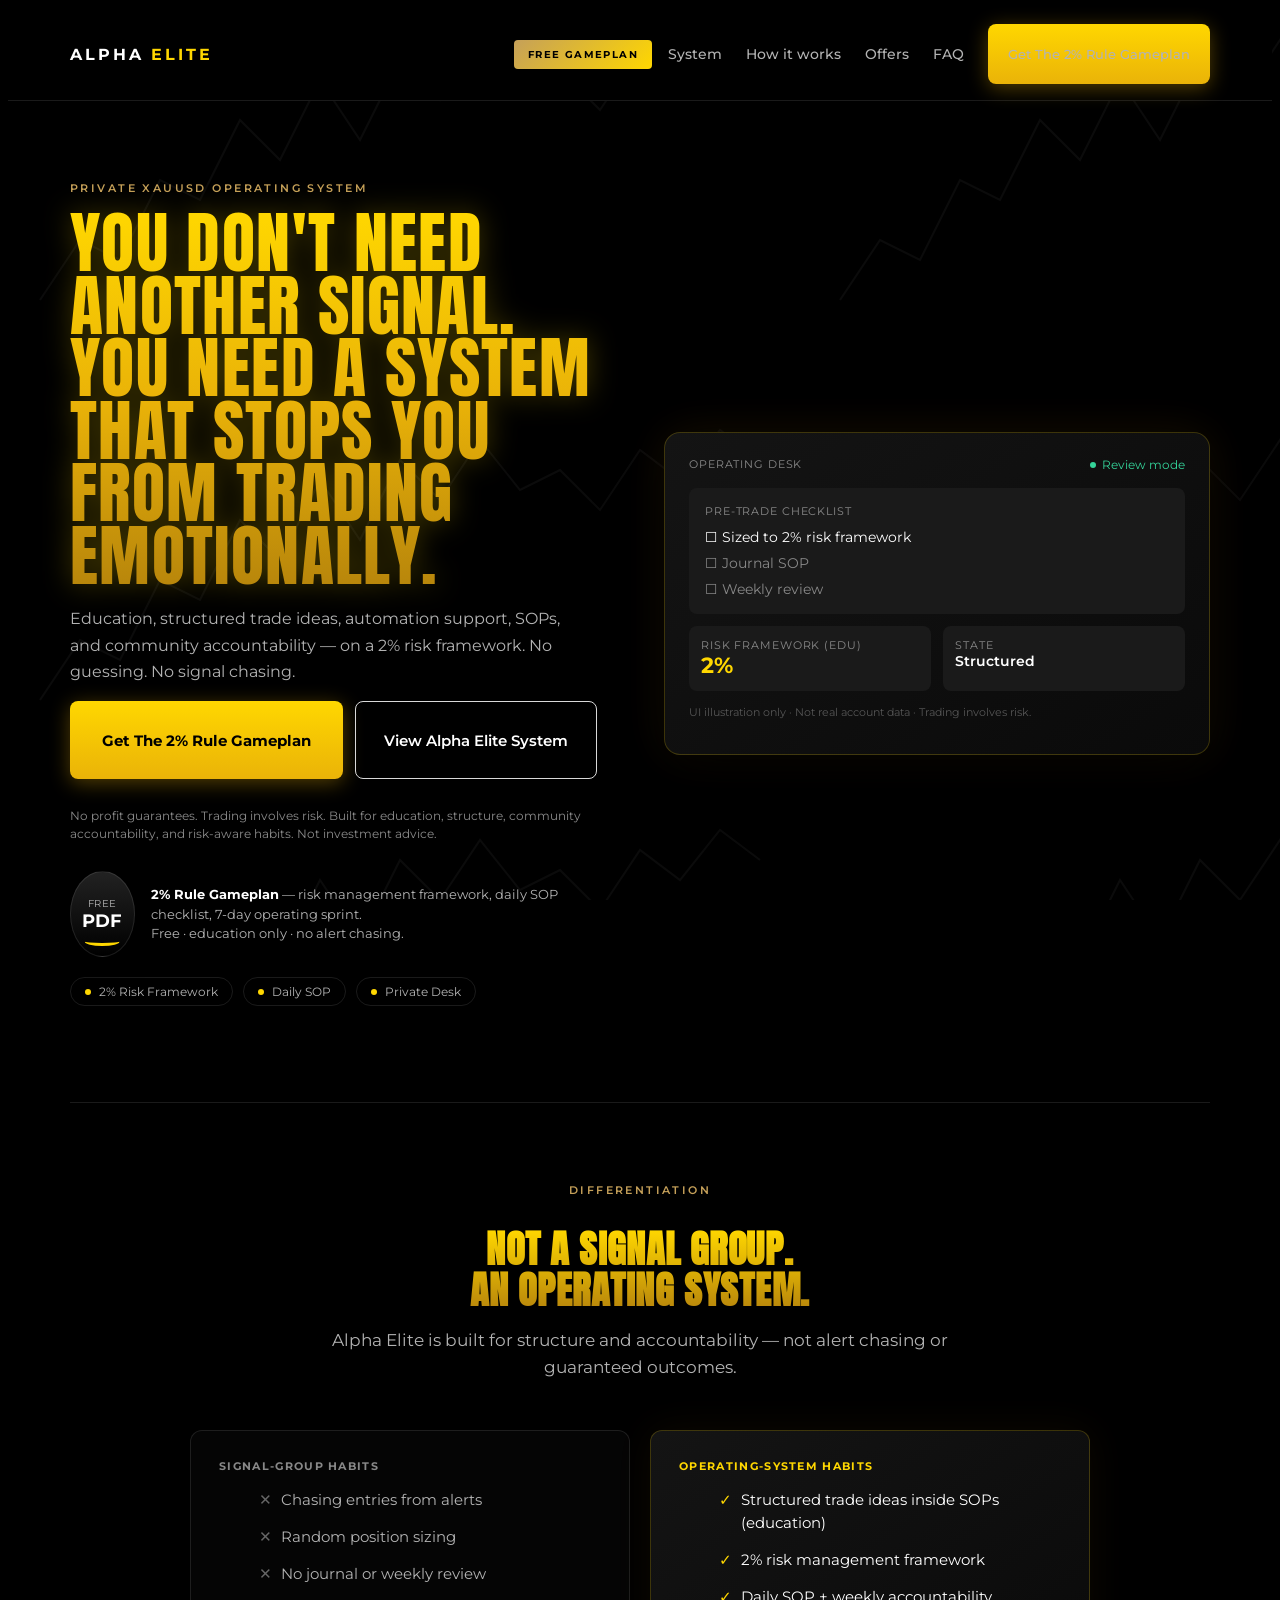
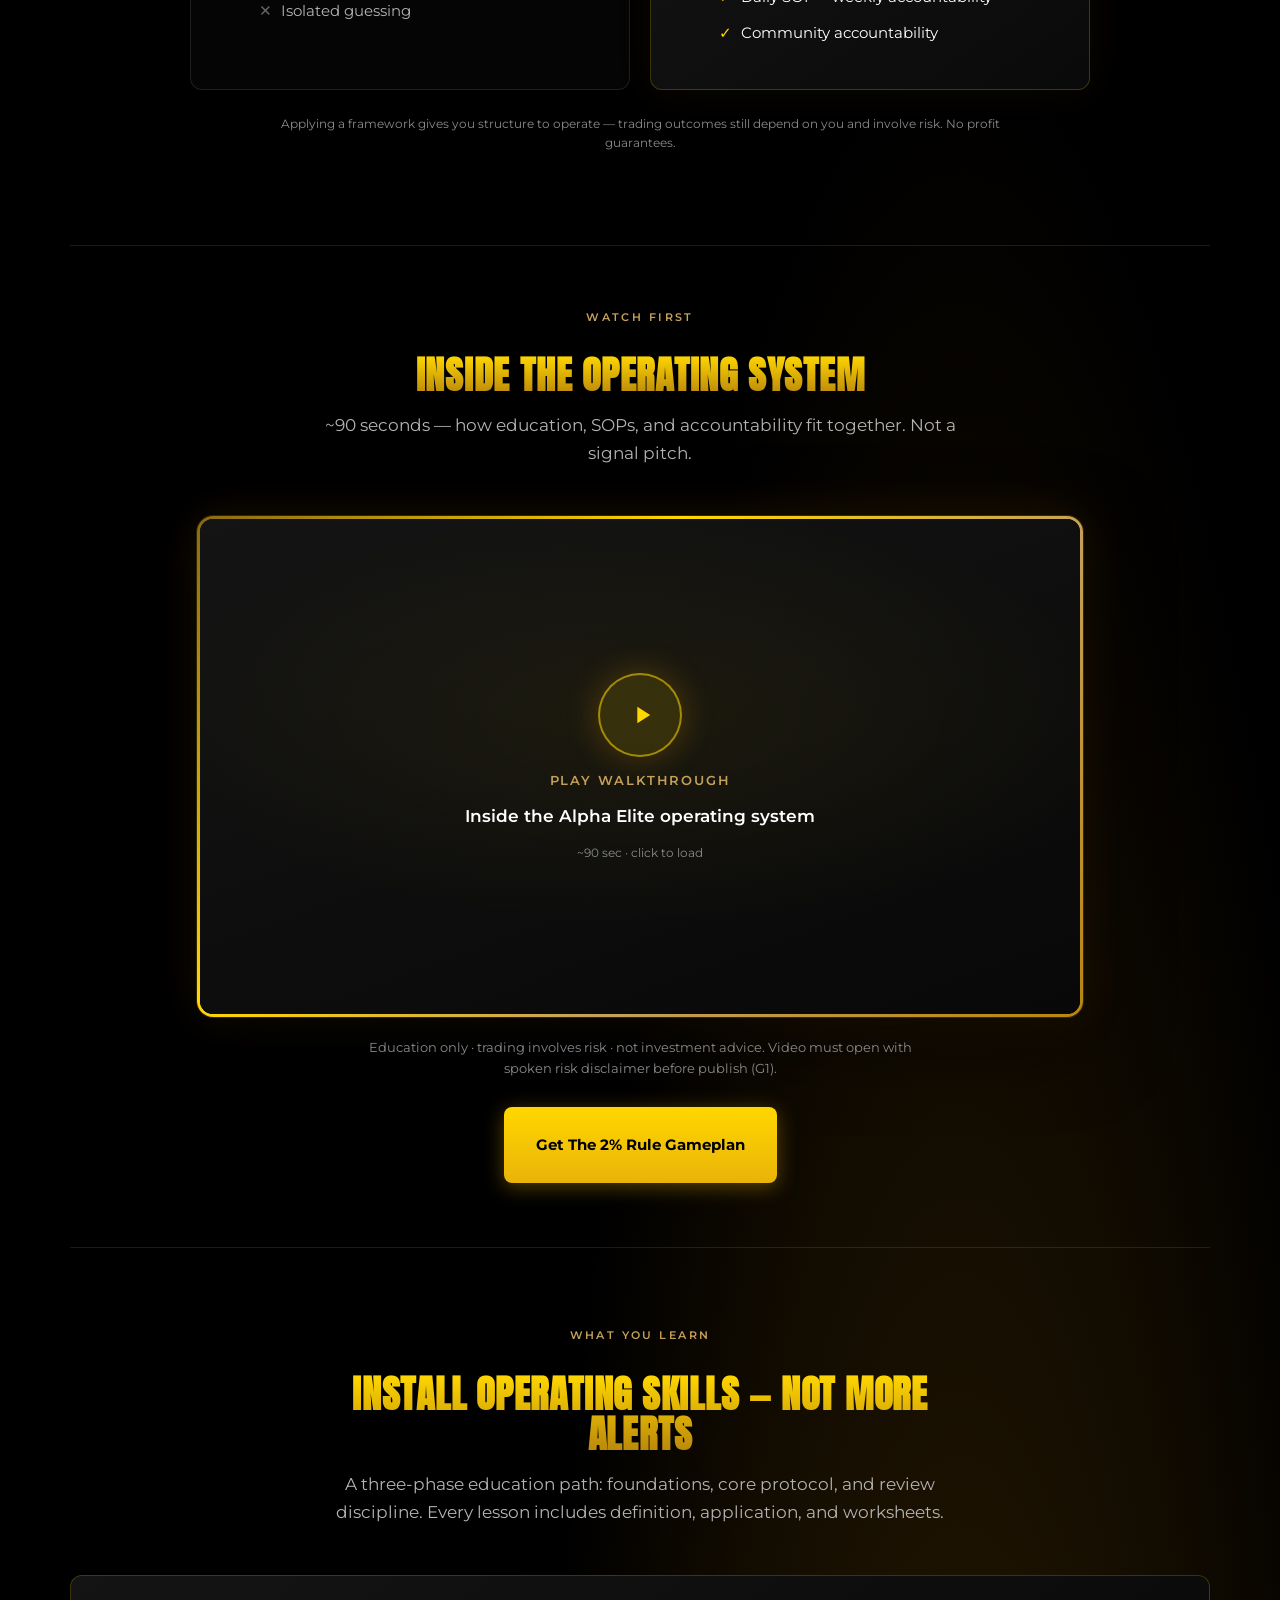
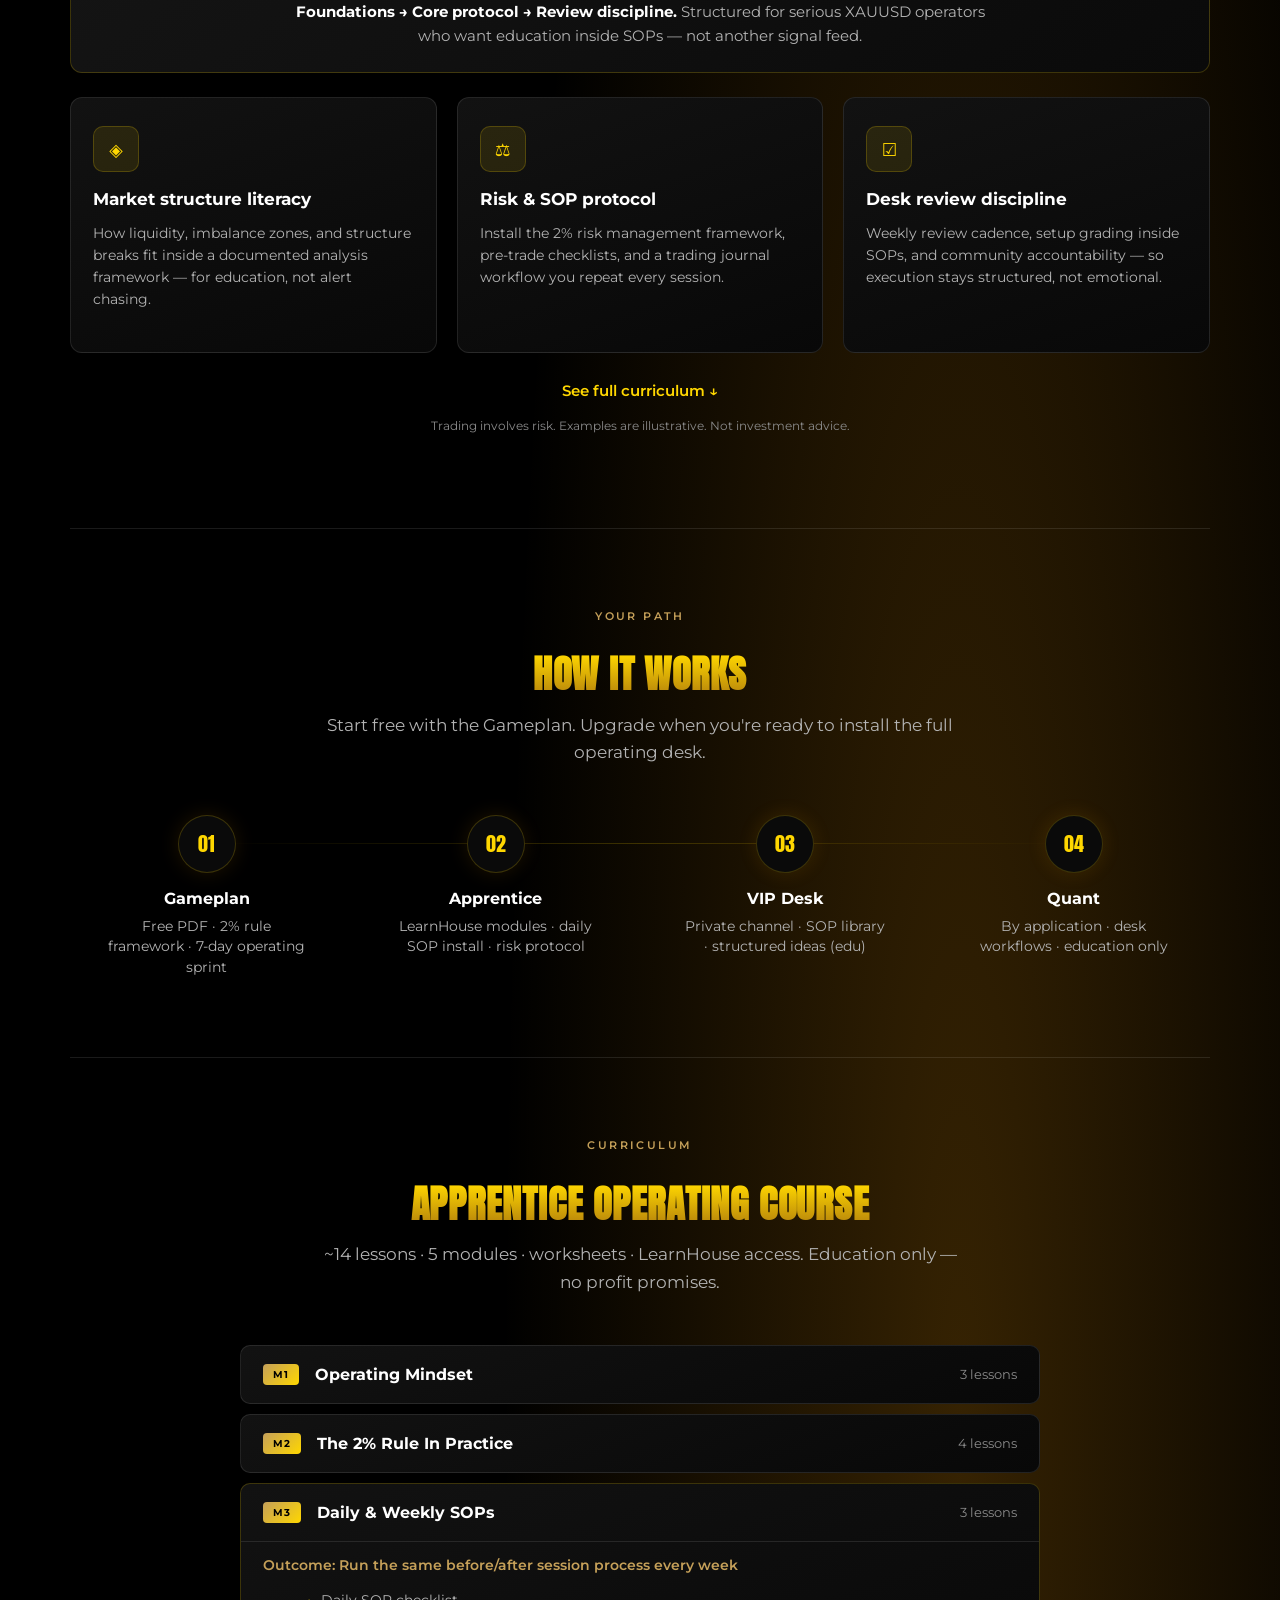
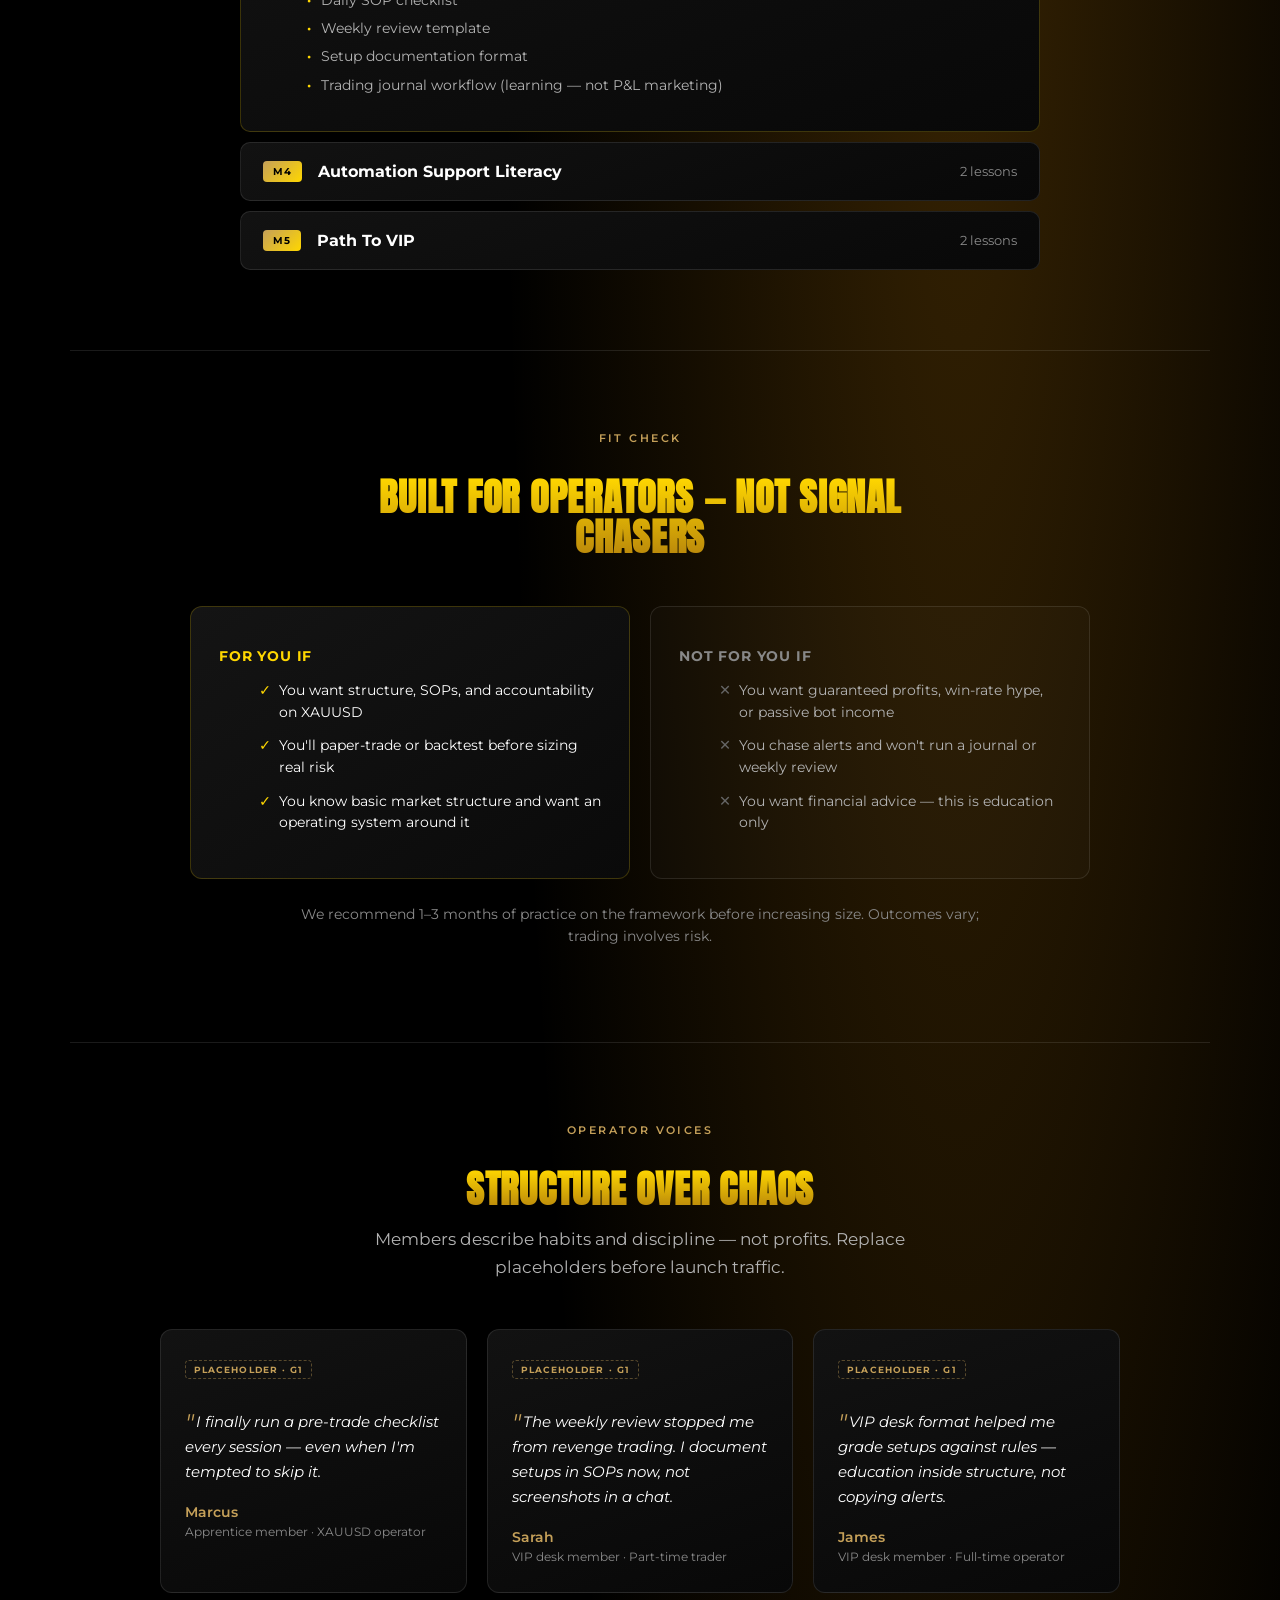
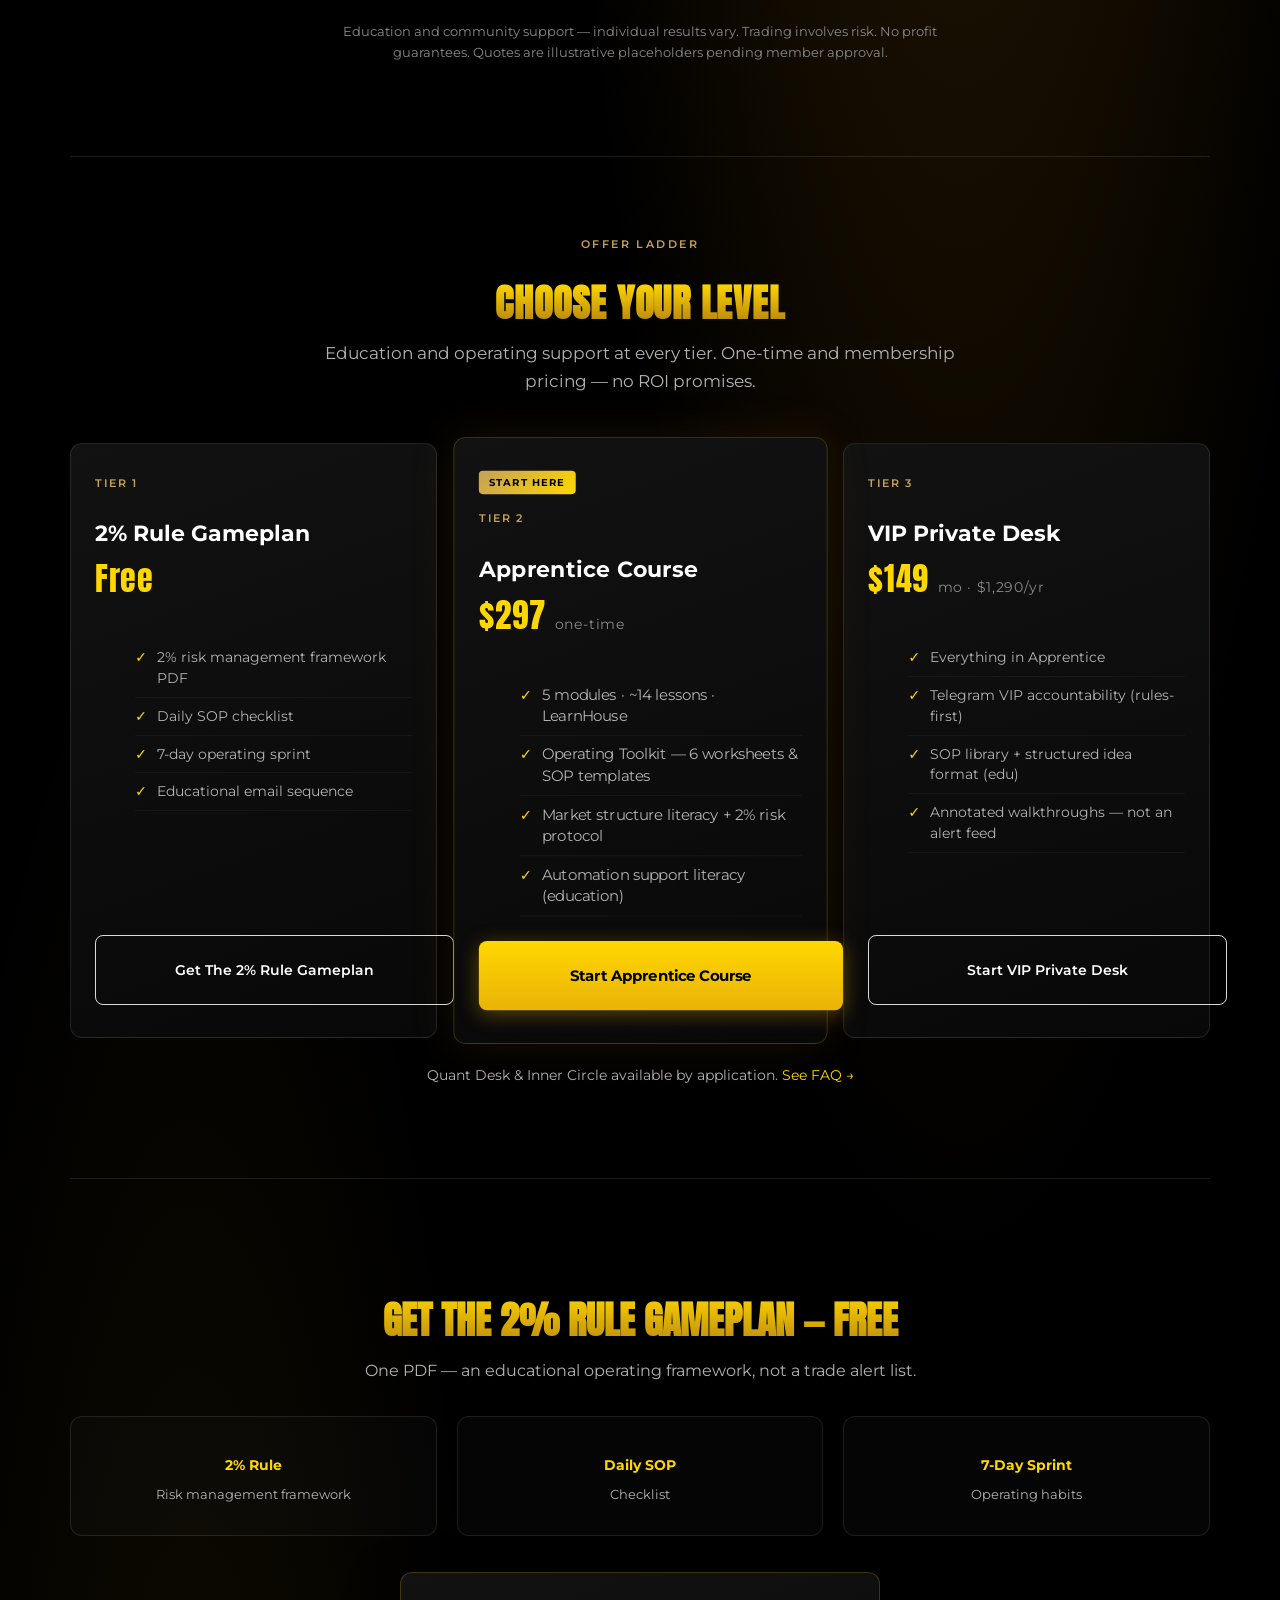
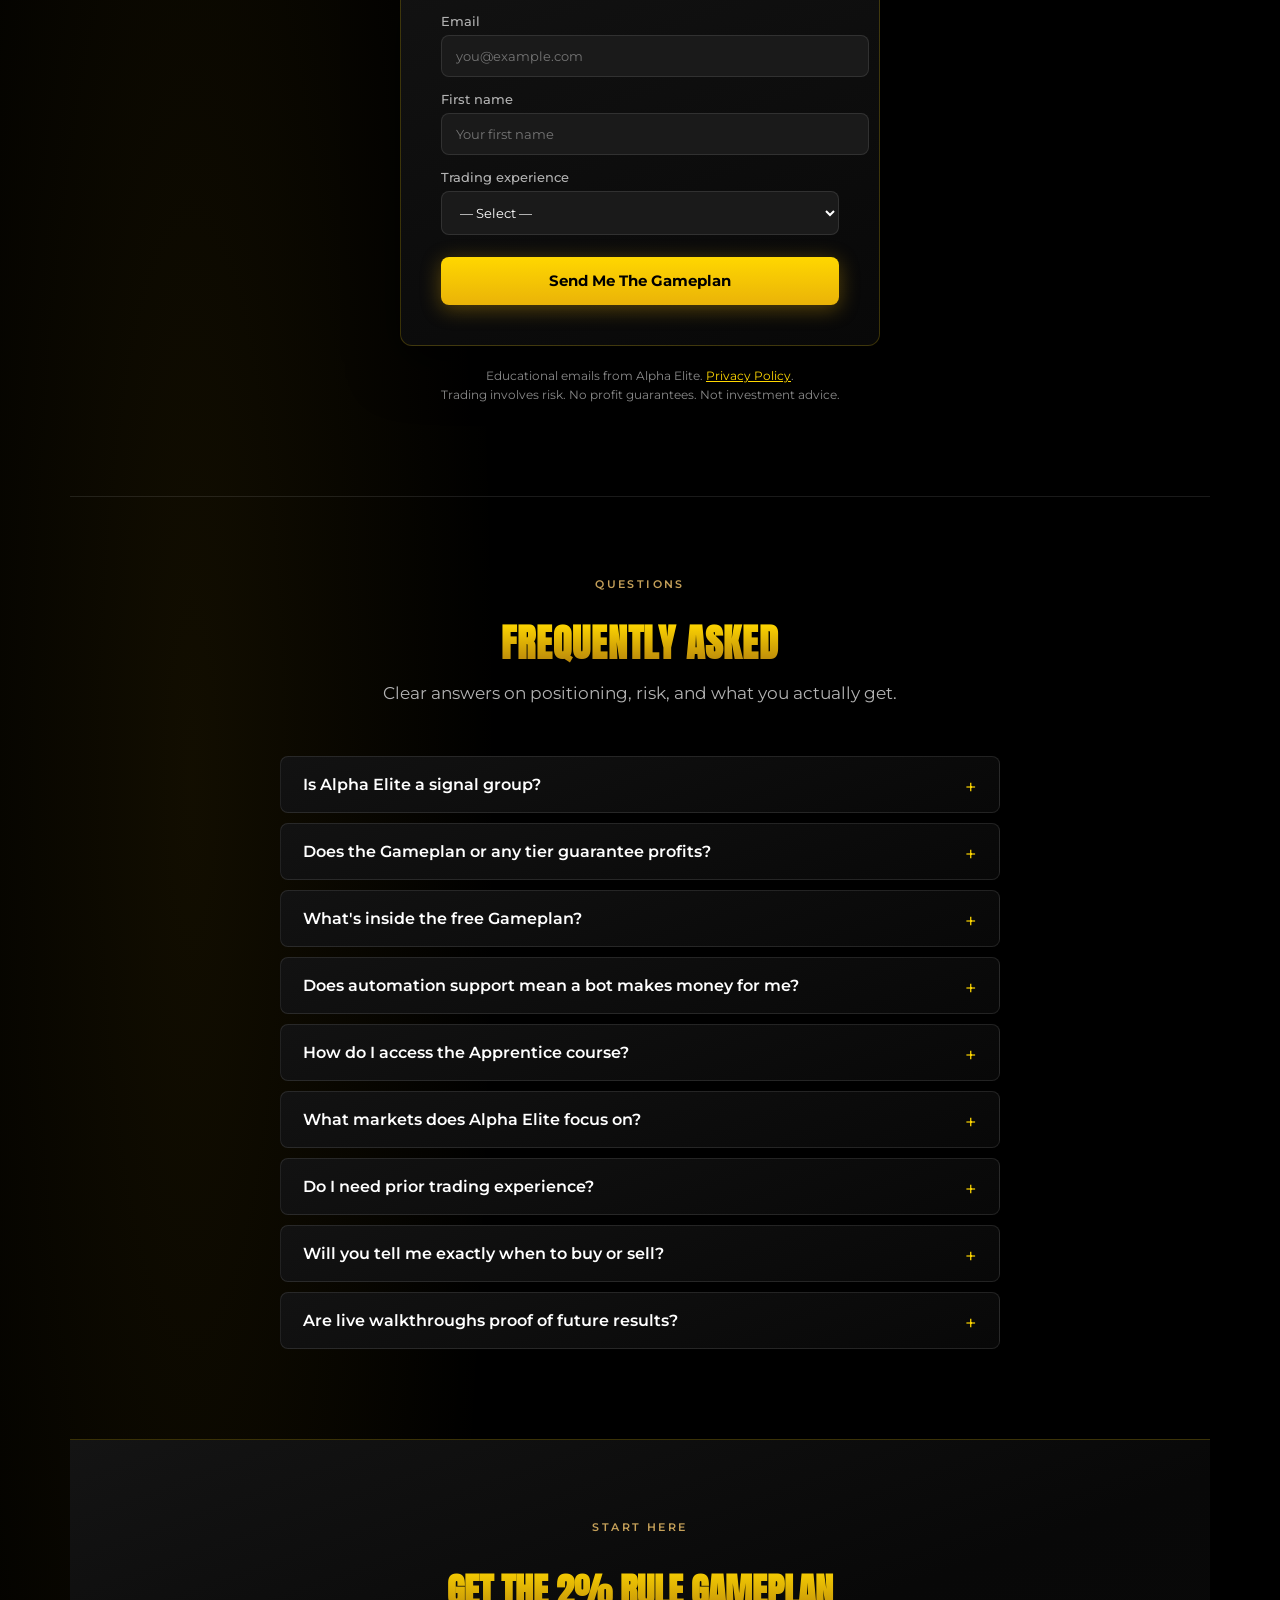
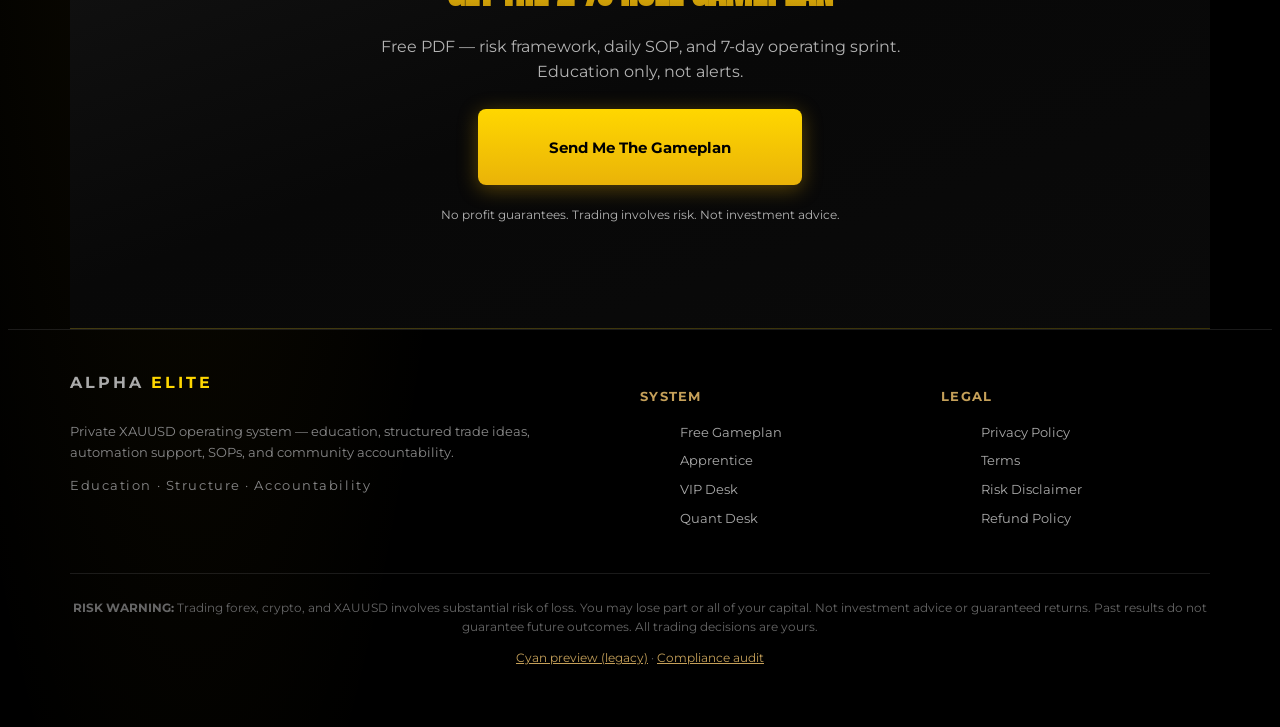
==== web/wordpress/html/homepage-dark-gold.html @ 84635321 "Initial commit: Alpha Elite / AzzamEdu stack. LearnHouse Udemy SMC clone (71 lessons), deploy script" ====
<!DOCTYPE html>
<html lang="en">
<head>
  <meta charset="UTF-8" />
  <meta name="viewport" content="width=device-width, initial-scale=1.0" />
  <title>Alpha Elite — Private Financial Operating System</title>
  <link rel="stylesheet" href="alpha-elite-tokens.css" />
  <style>
    .header-inner {
      max-width: var(--ae-max); margin: 0 auto; padding: 16px 24px;
      display: flex; align-items: center; justify-content: space-between;
    }
    .nav { display: flex; gap: 24px; align-items: center; }
    .nav a { color: var(--ae-muted); font-size: 0.875rem; text-decoration: none; font-weight: 500; }
    .nav a:hover { color: var(--ae-gold); }
    .nav .ae-btn-gold { padding: 10px 20px; min-height: 40px; font-size: 0.8rem; }
    .header-badge { margin-left: auto; margin-right: 16px; }
    .optin-section {
      padding: 80px 0;
      border-top: 1px solid var(--ae-border);
    }
    .optin-section h2 {
      font-family: var(--ae-font-display);
      text-transform: uppercase;
      font-size: clamp(1.75rem, 3vw, 2.5rem);
      text-align: center;
      background: linear-gradient(180deg, #ffd700, #b8860b);
      -webkit-background-clip: text;
      -webkit-text-fill-color: transparent;
      background-clip: text;
      margin-bottom: 12px;
    }
    .optin-intro { text-align: center; color: var(--ae-muted); max-width: 560px; margin: 0 auto 36px; }
    .features { display: grid; grid-template-columns: repeat(3,1fr); gap: 20px; margin-bottom: 36px; }
    .feat {
      text-align: center; padding: 20px;
      border: 1px solid var(--ae-border); border-radius: 12px;
      background: rgba(255,255,255,0.02);
    }
    .feat h4 { color: var(--ae-gold); font-size: 0.9rem; margin-bottom: 6px; }
    .feat p { font-size: 0.8rem; color: var(--ae-muted); }
    .form-wrap { max-width: 480px; margin: 0 auto; }
    .form-legal { text-align: center; font-size: 12px; color: var(--ae-disclaimer); margin-top: 20px; line-height: 1.6; }
    .form-legal a { color: var(--ae-gold); }
    .footer {
      border-top: 1px solid var(--ae-border);
      padding: 40px 24px; text-align: center;
      font-size: 12px; color: #666; line-height: 1.6;
    }
    .footer a { color: var(--ae-gold-muted); }
    .desk-panel { background: #1a1a1a; border-radius: 8px; padding: 16px; margin-bottom: 12px; }
    .desk-label-sm { font-size: 11px; color: var(--ae-disclaimer); text-transform: uppercase; letter-spacing: 0.08em; }
    .stat-grid { display: grid; grid-template-columns: 1fr 1fr; gap: 12px; }
    .stat-inner { background: #1a1a1a; border-radius: 8px; padding: 12px; }
    .stat-gold { font-size: 22px; font-weight: 700; color: var(--ae-gold); }
    .desk-foot { font-size: 11px; color: #555; margin-top: 14px; }
    .tier-row { display: flex; gap: 16px; align-items: center; margin-top: 24px; }
    .tier-note { font-size: 13px; color: var(--ae-muted); line-height: 1.5; }
    .tier-note strong { color: var(--ae-text); }

    /* Shared section styles */
    .ae-section {
      padding: 80px 0;
      border-top: 1px solid var(--ae-border);
    }
    .ae-section-head {
      text-align: center;
      max-width: 640px;
      margin: 0 auto 48px;
    }
    .ae-section-head h2 {
      font-family: var(--ae-font-display);
      text-transform: uppercase;
      font-size: clamp(1.75rem, 3vw, 2.5rem);
      letter-spacing: 0.02em;
      line-height: 1.05;
      margin-bottom: 14px;
      background: linear-gradient(180deg, #ffd700, #b8860b);
      -webkit-background-clip: text;
      -webkit-text-fill-color: transparent;
      background-clip: text;
    }
    .ae-section-head p {
      color: var(--ae-muted);
      font-size: 1.05rem;
      line-height: 1.65;
    }

    /* not-signal-group */
    .contrast-grid {
      display: grid;
      grid-template-columns: 1fr 1fr;
      gap: 20px;
      max-width: 900px;
      margin: 0 auto;
    }
    .contrast-card {
      border-radius: 12px;
      padding: 28px;
    }
    .contrast-card--muted {
      background: rgba(255,255,255,0.02);
      border: 1px solid var(--ae-border);
    }
    .contrast-card--gold {
      background: linear-gradient(145deg, #141414, #0a0a0a);
      border: 1px solid var(--ae-border-gold);
      box-shadow: 0 0 40px rgba(245, 158, 11, 0.06);
    }
    .contrast-label {
      font-size: 11px;
      font-weight: 700;
      letter-spacing: 0.12em;
      text-transform: uppercase;
      margin-bottom: 16px;
    }
    .contrast-label--bad { color: #888; }
    .contrast-label--good { color: var(--ae-gold); }
    .contrast-list {
      list-style: none;
      display: flex;
      flex-direction: column;
      gap: 14px;
    }
    .contrast-list li {
      font-size: 0.95rem;
      line-height: 1.5;
      padding-left: 22px;
      position: relative;
      color: var(--ae-muted);
    }
    .contrast-card--gold .contrast-list li { color: var(--ae-text); }
    .contrast-list li::before {
      position: absolute;
      left: 0;
      font-weight: 700;
    }
    .contrast-card--muted .contrast-list li::before { content: '✕'; color: #666; }
    .contrast-card--gold .contrast-list li::before { content: '✓'; color: var(--ae-gold); }
    .contrast-note {
      text-align: center;
      font-size: 12px;
      color: var(--ae-disclaimer);
      margin-top: 24px;
      max-width: 720px;
      margin-left: auto;
      margin-right: auto;
      line-height: 1.6;
    }

    /* how-it-works timeline */
    .timeline {
      display: grid;
      grid-template-columns: repeat(4, 1fr);
      gap: 16px;
      position: relative;
    }
    .timeline::before {
      content: '';
      position: absolute;
      top: 28px;
      left: 12%;
      right: 12%;
      height: 1px;
      background: linear-gradient(90deg, transparent, var(--ae-border-gold), transparent);
      z-index: 0;
    }
    .timeline-step {
      text-align: center;
      position: relative;
      z-index: 1;
    }
    .step-num {
      width: 56px;
      height: 56px;
      border-radius: 50%;
      margin: 0 auto 16px;
      display: flex;
      align-items: center;
      justify-content: center;
      font-family: var(--ae-font-display);
      font-size: 1.25rem;
      color: var(--ae-gold);
      background: #0a0a0a;
      border: 1px solid var(--ae-border-gold);
      box-shadow: 0 0 20px rgba(245, 158, 11, 0.12);
    }
    .step-title {
      font-weight: 700;
      font-size: 1rem;
      margin-bottom: 8px;
      color: var(--ae-text);
    }
    .step-desc {
      font-size: 0.85rem;
      color: var(--ae-muted);
      line-height: 1.5;
      max-width: 200px;
      margin: 0 auto;
    }

    /* offers */
    .offers-grid {
      display: grid;
      grid-template-columns: repeat(3, 1fr);
      gap: 20px;
      align-items: stretch;
    }
    .offer-card {
      background: linear-gradient(160deg, #121212, #080808);
      border: 1px solid var(--ae-border);
      border-radius: 12px;
      padding: 32px 24px;
      display: flex;
      flex-direction: column;
    }
    .offer-card--featured {
      border-color: var(--ae-border-gold);
      box-shadow: 0 0 48px rgba(245, 158, 11, 0.1);
      transform: scale(1.02);
    }
    .offer-badge {
      display: inline-block;
      font-size: 10px;
      font-weight: 700;
      letter-spacing: 0.1em;
      text-transform: uppercase;
      color: #000;
      background: linear-gradient(135deg, #c5a059, #ffd700);
      padding: 5px 10px;
      border-radius: 4px;
      margin-bottom: 16px;
      align-self: flex-start;
    }
    .offer-tier {
      font-size: 11px;
      font-weight: 600;
      letter-spacing: 0.14em;
      text-transform: uppercase;
      color: var(--ae-gold-muted);
      margin-bottom: 8px;
    }
    .offer-card h3 {
      font-size: 1.35rem;
      font-weight: 700;
      margin-bottom: 8px;
    }
    .offer-price {
      font-family: var(--ae-font-display);
      font-size: 2rem;
      color: var(--ae-gold);
      margin-bottom: 20px;
      letter-spacing: 0.02em;
    }
    .offer-price span {
      font-family: var(--ae-font-body);
      font-size: 0.85rem;
      color: var(--ae-disclaimer);
      font-weight: 400;
    }
    .offer-features {
      list-style: none;
      flex: 1;
      margin-bottom: 24px;
    }
    .offer-features li {
      font-size: 0.9rem;
      color: var(--ae-muted);
      padding: 8px 0;
      padding-left: 22px;
      position: relative;
      border-bottom: 1px solid rgba(255,255,255,0.04);
      line-height: 1.45;
    }
    .offer-features li::before {
      content: '✓';
      position: absolute;
      left: 0;
      color: var(--ae-gold);
      font-weight: 700;
    }
    .offer-card .ae-btn-gold,
    .offer-card .ae-btn-outline {
      width: 100%;
      font-size: 0.9rem;
      padding: 12px 20px;
      min-height: 44px;
    }
    .offers-foot {
      text-align: center;
      margin-top: 28px;
      font-size: 0.9rem;
      color: var(--ae-muted);
    }
    .offers-foot a { color: var(--ae-gold); text-decoration: none; }

    /* faq */
    .faq-list {
      max-width: 720px;
      margin: 0 auto;
    }
    .faq-list details {
      background: linear-gradient(160deg, #121212, #080808);
      border: 1px solid var(--ae-border);
      border-radius: 8px;
      padding: 18px 22px;
      margin-bottom: 10px;
    }
    .faq-list details[open] { border-color: var(--ae-border-gold); }
    .faq-list summary {
      font-weight: 600;
      cursor: pointer;
      color: var(--ae-text);
      list-style: none;
    }
    .faq-list summary::-webkit-details-marker { display: none; }
    .faq-list summary::after {
      content: '+';
      float: right;
      color: var(--ae-gold);
      font-weight: 400;
      font-size: 1.25rem;
    }
    .faq-list details[open] summary::after { content: '−'; }
    .faq-list details p {
      margin-top: 14px;
      font-size: 0.9rem;
      color: var(--ae-muted);
      line-height: 1.6;
    }
    .faq-list details p strong { color: var(--ae-text); }

    /* what-you-learn / system library */
    .library-flow {
      background: linear-gradient(145deg, #141414, #0a0a0a);
      border: 1px solid var(--ae-border-gold);
      border-radius: 12px;
      padding: 24px 28px;
      margin-bottom: 24px;
      text-align: center;
    }
    .library-flow p {
      color: var(--ae-muted);
      font-size: 0.95rem;
      line-height: 1.6;
      max-width: 720px;
      margin: 0 auto;
    }
    .library-flow strong { color: var(--ae-text); }
    .library-grid {
      display: grid;
      grid-template-columns: repeat(3, 1fr);
      gap: 20px;
    }
    .library-card {
      background: linear-gradient(160deg, #121212, #080808);
      border: 1px solid var(--ae-border);
      border-radius: 12px;
      padding: 28px 22px;
      transition: border-color 0.2s;
    }
    .library-card:hover { border-color: var(--ae-border-gold); }
    .library-icon {
      width: 44px;
      height: 44px;
      border-radius: 10px;
      background: rgba(255, 215, 0, 0.1);
      border: 1px solid var(--ae-border-gold);
      display: flex;
      align-items: center;
      justify-content: center;
      font-size: 1.1rem;
      margin-bottom: 16px;
      color: var(--ae-gold);
    }
    .library-card h3 {
      font-size: 1.05rem;
      font-weight: 700;
      margin-bottom: 10px;
      color: var(--ae-text);
    }
    .library-card p {
      font-size: 0.88rem;
      color: var(--ae-muted);
      line-height: 1.55;
    }
    .library-cta {
      text-align: center;
      margin-top: 28px;
    }
    .library-cta a {
      color: var(--ae-gold);
      text-decoration: none;
      font-weight: 600;
      font-size: 0.95rem;
    }

    /* curriculum modules */
    .curriculum-list {
      max-width: 800px;
      margin: 0 auto;
      display: flex;
      flex-direction: column;
      gap: 10px;
    }
    .module-card {
      background: linear-gradient(160deg, #121212, #080808);
      border: 1px solid var(--ae-border);
      border-radius: 10px;
      overflow: hidden;
    }
    .module-card[open] { border-color: var(--ae-border-gold); }
    .module-card summary {
      padding: 18px 22px;
      cursor: pointer;
      list-style: none;
      display: flex;
      align-items: center;
      gap: 16px;
    }
    .module-card summary::-webkit-details-marker { display: none; }
    .module-badge {
      font-size: 10px;
      font-weight: 700;
      letter-spacing: 0.1em;
      text-transform: uppercase;
      color: #000;
      background: linear-gradient(135deg, #c5a059, #ffd700);
      padding: 4px 10px;
      border-radius: 4px;
      flex-shrink: 0;
    }
    .module-title {
      font-weight: 700;
      font-size: 1rem;
      color: var(--ae-text);
      flex: 1;
    }
    .module-meta {
      font-size: 0.8rem;
      color: var(--ae-disclaimer);
      flex-shrink: 0;
    }
    .module-body {
      padding: 0 22px 20px 22px;
      border-top: 1px solid var(--ae-border);
    }
    .module-outcome {
      font-size: 0.9rem;
      color: var(--ae-gold-muted);
      margin: 14px 0 10px;
      font-weight: 600;
    }
    .module-includes {
      list-style: none;
      display: flex;
      flex-direction: column;
      gap: 8px;
    }
    .module-includes li {
      font-size: 0.88rem;
      color: var(--ae-muted);
      padding-left: 18px;
      position: relative;
      line-height: 1.45;
    }
    .module-includes li::before {
      content: '·';
      position: absolute;
      left: 4px;
      color: var(--ae-gold);
      font-weight: 700;
    }

    /* who-its-for */
    .who-grid {
      display: grid;
      grid-template-columns: 1fr 1fr;
      gap: 20px;
      max-width: 900px;
      margin: 0 auto;
    }
    .who-card {
      border-radius: 12px;
      padding: 28px;
    }
    .who-card--for {
      background: linear-gradient(145deg, #141414, #0a0a0a);
      border: 1px solid var(--ae-border-gold);
    }
    .who-card--not {
      background: rgba(255,255,255,0.02);
      border: 1px solid var(--ae-border);
    }
    .who-card h3 {
      font-size: 1rem;
      font-weight: 700;
      margin-bottom: 16px;
      text-transform: uppercase;
      letter-spacing: 0.06em;
      font-size: 0.85rem;
    }
    .who-card--for h3 { color: var(--ae-gold); }
    .who-card--not h3 { color: #888; }
    .who-list {
      list-style: none;
      display: flex;
      flex-direction: column;
      gap: 12px;
    }
    .who-list li {
      font-size: 0.9rem;
      color: var(--ae-muted);
      line-height: 1.5;
      padding-left: 20px;
      position: relative;
    }
    .who-card--for .who-list li { color: var(--ae-text); }
    .who-card--for .who-list li::before { content: '✓'; position: absolute; left: 0; color: var(--ae-gold); }
    .who-card--not .who-list li::before { content: '✕'; position: absolute; left: 0; color: #666; }
    .who-prereq {
      text-align: center;
      font-size: 0.88rem;
      color: var(--ae-disclaimer);
      margin-top: 24px;
      max-width: 680px;
      margin-left: auto;
      margin-right: auto;
      line-height: 1.6;
    }

    /* testimonials — placeholder until G1-approved quotes */
    .testimonials-grid {
      display: grid;
      grid-template-columns: repeat(3, 1fr);
      gap: 20px;
      max-width: 960px;
      margin: 0 auto;
    }
    .testimonial-card {
      background: linear-gradient(160deg, #121212, #080808);
      border: 1px solid var(--ae-border);
      border-radius: 12px;
      padding: 28px 24px;
      text-align: left;
      position: relative;
    }
    .testimonial-card:hover { border-color: var(--ae-border-gold); }
    .testimonial-placeholder {
      display: inline-block;
      font-size: 9px;
      font-weight: 700;
      letter-spacing: 0.12em;
      text-transform: uppercase;
      color: var(--ae-gold-muted);
      border: 1px dashed rgba(197, 160, 89, 0.4);
      padding: 3px 8px;
      border-radius: 4px;
      margin-bottom: 14px;
    }
    .testimonial-quote {
      font-size: 0.95rem;
      color: var(--ae-text);
      line-height: 1.65;
      margin-bottom: 20px;
      font-style: italic;
    }
    .testimonial-quote::before {
      content: '"';
      color: var(--ae-gold-muted);
      font-size: 1.5rem;
      line-height: 0;
      vertical-align: -0.2em;
      margin-right: 2px;
    }
    .testimonial-author {
      font-size: 0.85rem;
      font-weight: 600;
      color: var(--ae-gold-muted);
    }
    .testimonial-role {
      font-size: 0.78rem;
      color: var(--ae-disclaimer);
      margin-top: 4px;
    }
    .testimonials-note {
      text-align: center;
      font-size: 0.82rem;
      color: var(--ae-disclaimer);
      margin-top: 28px;
      max-width: 640px;
      margin-left: auto;
      margin-right: auto;
      line-height: 1.6;
    }

    /* VSL video frame — click-to-load facade */
    .vsl-section { padding-top: 64px; padding-bottom: 64px; }
    .vsl-wrap {
      max-width: 880px;
      margin: 0 auto;
      padding: 3px;
      border-radius: 16px;
      background: linear-gradient(135deg, #8b6914 0%, #ffd700 35%, #c5a059 65%, #b8860b 100%);
      box-shadow:
        0 0 0 1px rgba(255, 215, 0, 0.15),
        0 24px 80px rgba(0, 0, 0, 0.55),
        0 0 48px rgba(245, 158, 11, 0.12);
    }
    .vsl-inner {
      border-radius: 13px;
      overflow: hidden;
      background: #050505;
      aspect-ratio: 16 / 9;
      position: relative;
    }
    .vsl-facade {
      position: absolute;
      inset: 0;
      display: flex;
      flex-direction: column;
      align-items: center;
      justify-content: center;
      gap: 16px;
      cursor: pointer;
      background:
        radial-gradient(ellipse 80% 60% at 50% 40%, rgba(255, 215, 0, 0.06) 0%, transparent 70%),
        linear-gradient(160deg, #141414 0%, #080808 100%);
      border: none;
      width: 100%;
      height: 100%;
      padding: 24px;
      color: inherit;
      font-family: inherit;
      transition: background 0.2s;
    }
    .vsl-facade:hover {
      background:
        radial-gradient(ellipse 80% 60% at 50% 40%, rgba(255, 215, 0, 0.1) 0%, transparent 70%),
        linear-gradient(160deg, #1a1a1a 0%, #0a0a0a 100%);
    }
    .vsl-facade.is-hidden { display: none; }
    .vsl-play-ring {
      width: 80px;
      height: 80px;
      border-radius: 50%;
      display: flex;
      align-items: center;
      justify-content: center;
      background: rgba(255, 215, 0, 0.12);
      border: 2px solid rgba(255, 215, 0, 0.55);
      box-shadow: 0 0 32px rgba(245, 158, 11, 0.25);
      transition: transform 0.2s, box-shadow 0.2s;
    }
    .vsl-facade:hover .vsl-play-ring {
      transform: scale(1.05);
      box-shadow: 0 0 40px rgba(245, 158, 11, 0.35);
    }
    .vsl-play-ring svg {
      width: 28px;
      height: 28px;
      margin-left: 4px;
      fill: var(--ae-gold);
    }
    .vsl-facade-label {
      font-size: 0.8rem;
      font-weight: 600;
      letter-spacing: 0.14em;
      text-transform: uppercase;
      color: var(--ae-gold-muted);
    }
    .vsl-facade-title {
      font-size: 1.05rem;
      font-weight: 600;
      color: var(--ae-text);
      text-align: center;
      max-width: 360px;
      line-height: 1.45;
    }
    .vsl-facade-duration {
      font-size: 0.75rem;
      color: var(--ae-disclaimer);
    }
    .vsl-embed {
      position: absolute;
      inset: 0;
      width: 100%;
      height: 100%;
      border: none;
      display: none;
    }
    .vsl-embed.is-active { display: block; }
    .vsl-placeholder-badge {
      position: absolute;
      top: 12px;
      right: 12px;
      font-size: 9px;
      font-weight: 700;
      letter-spacing: 0.1em;
      text-transform: uppercase;
      color: var(--ae-gold-muted);
      border: 1px dashed rgba(197, 160, 89, 0.45);
      padding: 4px 8px;
      border-radius: 4px;
      background: rgba(0, 0, 0, 0.6);
      pointer-events: none;
    }
    .vsl-note {
      text-align: center;
      font-size: 0.82rem;
      color: var(--ae-disclaimer);
      margin-top: 20px;
      max-width: 560px;
      margin-left: auto;
      margin-right: auto;
      line-height: 1.6;
    }
    .vsl-cta-row {
      display: flex;
      justify-content: center;
      margin-top: 28px;
    }

    .final-cta {
      background: linear-gradient(160deg, #141414 0%, #080808 50%, #0a0a0a 100%);
      border-top: 1px solid var(--ae-border-gold);
      border-bottom: 1px solid var(--ae-border-gold);
      text-align: center;
    }
    .final-cta-inner { max-width: 560px; margin: 0 auto; }
    .final-cta h2 {
      font-family: var(--ae-font-display); text-transform: uppercase;
      font-size: clamp(1.5rem, 3vw, 2.25rem); margin-bottom: 14px;
      background: linear-gradient(180deg, #ffd700, #b8860b);
      -webkit-background-clip: text; -webkit-text-fill-color: transparent; background-clip: text;
    }
    .final-cta p { color: var(--ae-muted); margin-bottom: 24px; line-height: 1.6; }
    .final-cta .ae-btn-gold { min-width: 260px; }

    .footer-grid {
      max-width: var(--ae-max); margin: 0 auto 32px;
      display: grid; grid-template-columns: 2fr 1fr 1fr; gap: 32px; text-align: left;
    }
    .footer-grid h4 {
      font-size: 0.8rem; font-weight: 700; letter-spacing: 0.1em;
      text-transform: uppercase; color: var(--ae-gold-muted); margin-bottom: 14px;
    }
    .footer-grid p, .footer-grid li { font-size: 13px; color: #888; line-height: 1.6; }
    .footer-grid ul { list-style: none; }
    .footer-grid li { margin-bottom: 8px; }
    .footer-grid a { color: #aaa; text-decoration: none; }
    .footer-grid a:hover { color: var(--ae-gold); }
    .footer-tagline { font-size: 11px; color: var(--ae-gold-muted); letter-spacing: 0.12em; margin-top: 8px; }
    .footer-bottom {
      border-top: 1px solid var(--ae-border); padding-top: 24px;
      font-size: 12px; color: #666; line-height: 1.6; max-width: var(--ae-max); margin: 0 auto; text-align: center;
    }

    @media (max-width: 767px) {
      .nav { display: none; }
      .header-badge { display: none; }
      .features { grid-template-columns: 1fr; }
      .contrast-grid { grid-template-columns: 1fr; }
      .timeline { grid-template-columns: 1fr; }
      .timeline::before { display: none; }
      .offers-grid { grid-template-columns: 1fr; }
      .offer-card--featured { transform: none; }
      .ae-section { padding: 56px 0; }
      .library-grid { grid-template-columns: 1fr; }
      .who-grid { grid-template-columns: 1fr; }
      .testimonials-grid { grid-template-columns: 1fr; }
      .footer-grid { grid-template-columns: 1fr; text-align: center; }
      .module-meta { display: none; }
    }
  </style>
</head>
<body class="ae-theme-gold">

  <header class="ae-header-gold">
    <div class="header-inner">
      <a href="#" class="ae-logo-gold">Alpha <span>Elite</span></a>
      <span class="ae-badge-seal header-badge">Free Gameplan</span>
      <nav class="nav">
        <a href="#what-you-learn">System</a>
        <a href="#how-it-works">How it works</a>
        <a href="#offers">Offers</a>
        <a href="#faq">FAQ</a>
        <a href="#get-gameplan" class="ae-btn-gold">Get The 2% Rule Gameplan</a>
      </nav>
    </div>
  </header>

  <main class="ae-container">
  <section class="ae-hero-grid" id="hero-main">
    <div class="ae-hero-content">
      <span class="ae-eyebrow-gold">Private XAUUSD operating system</span>

      <h1 class="ae-hero-title">
        You Don't Need Another Signal.<br>
        You Need A System That Stops You From Trading Emotionally.
      </h1>

      <p class="ae-body-text">
        Education, structured trade ideas, automation support, SOPs, and community accountability —
        on a 2% risk framework. No guessing. No signal chasing.
      </p>

      <div class="ae-cta-row">
        <a href="#get-gameplan" class="ae-btn-gold">Get The 2% Rule Gameplan</a>
        <a href="#alpha-elite-system" class="ae-btn-outline">View Alpha Elite System</a>
      </div>

      <p class="ae-disclaimer-micro">
        No profit guarantees. Trading involves risk. Built for education, structure, community accountability, and risk-aware habits. Not investment advice.
      </p>

      <div class="tier-row" id="alpha-elite-system">
        <div class="ae-tier-bubble">
          <span class="label">Free</span>
          <span class="value">PDF</span>
        </div>
        <p class="tier-note">
          <strong>2% Rule Gameplan</strong> — risk management framework, daily SOP checklist, 7-day operating sprint.<br>
          Free · education only · no alert chasing.
        </p>
      </div>

      <div class="ae-trust-row" style="margin-top:20px">
        <span class="ae-trust-pill">2% Risk Framework</span>
        <span class="ae-trust-pill">Daily SOP</span>
        <span class="ae-trust-pill">Private Desk</span>
      </div>
    </div>

    <div class="ae-hero-visual">
      <div class="ae-desk-card-gold" role="img" aria-label="Operating desk preview">
        <div style="display:flex;justify-content:space-between;margin-bottom:16px">
          <span class="desk-label-sm">Operating desk</span>
          <span style="font-size:12px;color:#34d399;display:flex;align-items:center;gap:6px">
            <span style="width:6px;height:6px;border-radius:50%;background:#34d399"></span>
            Review mode
          </span>
        </div>
        <div class="desk-panel">
          <div class="desk-label-sm" style="margin-bottom:10px">Pre-trade checklist</div>
          <div style="font-size:14px;color:#fff;margin-bottom:8px">☐ Sized to 2% risk framework</div>
          <div style="font-size:14px;color:#888;margin-bottom:8px">☐ Journal SOP</div>
          <div style="font-size:14px;color:#888">☐ Weekly review</div>
        </div>
        <div class="stat-grid">
          <div class="stat-inner">
            <div class="desk-label-sm">Risk framework (edu)</div>
            <div class="stat-gold">2%</div>
          </div>
          <div class="stat-inner">
            <div class="desk-label-sm">State</div>
            <div style="font-weight:600;color:#fff;font-size:14px">Structured</div>
          </div>
        </div>
        <p class="desk-foot">UI illustration only · Not real account data · Trading involves risk.</p>
      </div>
    </div>
  </section>

  <!-- S03: Not a signal group -->
  <section class="ae-section" id="not-signal-group">
    <div class="ae-section-head">
      <span class="ae-eyebrow-gold">Differentiation</span>
      <h2>Not A Signal Group.<br>An Operating System.</h2>
      <p>Alpha Elite is built for structure and accountability — not alert chasing or guaranteed outcomes.</p>
    </div>
    <div class="contrast-grid">
      <div class="contrast-card contrast-card--muted">
        <div class="contrast-label contrast-label--bad">Signal-group habits</div>
        <ul class="contrast-list">
          <li>Chasing entries from alerts</li>
          <li>Random position sizing</li>
          <li>No journal or weekly review</li>
          <li>Isolated guessing</li>
        </ul>
      </div>
      <div class="contrast-card contrast-card--gold">
        <div class="contrast-label contrast-label--good">Operating-system habits</div>
        <ul class="contrast-list">
          <li>Structured trade ideas inside SOPs (education)</li>
          <li>2% risk management framework</li>
          <li>Daily SOP + weekly accountability</li>
          <li>Community accountability</li>
        </ul>
      </div>
    </div>
    <p class="contrast-note">
      Applying a framework gives you structure to operate — trading outcomes still depend on you and involve risk. No profit guarantees.
    </p>
  </section>

  <!-- S11: VSL / video demo — replace YOUTUBE_ID before launch -->
  <section class="ae-section vsl-section" id="video-demo">
    <div class="ae-section-head">
      <span class="ae-eyebrow-gold">Watch first</span>
      <h2>Inside The Operating System</h2>
      <p>~90 seconds — how education, SOPs, and accountability fit together. Not a signal pitch.</p>
    </div>
    <div class="vsl-wrap">
      <div class="vsl-inner" id="vsl-player">
        <span class="vsl-placeholder-badge">VSL · YouTube unlisted</span>
        <button type="button" class="vsl-facade" id="vsl-facade" aria-label="Play video: Inside the Alpha Elite operating system">
          <div class="vsl-play-ring" aria-hidden="true">
            <svg viewBox="0 0 24 24"><path d="M8 5v14l11-7z"/></svg>
          </div>
          <span class="vsl-facade-label">Play walkthrough</span>
          <span class="vsl-facade-title">Inside the Alpha Elite operating system</span>
          <span class="vsl-facade-duration">~90 sec · click to load</span>
        </button>
        <iframe
          class="vsl-embed"
          id="vsl-embed"
          title="Alpha Elite operating system walkthrough"
          allow="accelerometer; autoplay; clipboard-write; encrypted-media; gyroscope; picture-in-picture"
          allowfullscreen
          loading="lazy"
        ></iframe>
      </div>
    </div>
    <p class="vsl-note">
      Education only · trading involves risk · not investment advice.
      Video must open with spoken risk disclaimer before publish (G1).
    </p>
    <div class="vsl-cta-row">
      <a href="#get-gameplan" class="ae-btn-gold">Get The 2% Rule Gameplan</a>
    </div>
  </section>

  <!-- S04: What you learn (curriculum pillars) -->
  <section class="ae-section" id="what-you-learn">
    <div class="ae-section-head">
      <span class="ae-eyebrow-gold">What you learn</span>
      <h2>Install Operating Skills — Not More Alerts</h2>
      <p>A three-phase education path: foundations, core protocol, and review discipline. Every lesson includes definition, application, and worksheets.</p>
    </div>
    <div class="library-flow">
      <p><strong>Foundations → Core protocol → Review discipline.</strong> Structured for serious XAUUSD operators who want education inside SOPs — not another signal feed.</p>
    </div>
    <div class="library-grid">
      <div class="library-card">
        <div class="library-icon">◈</div>
        <h3>Market structure literacy</h3>
        <p>How liquidity, imbalance zones, and structure breaks fit inside a documented analysis framework — for education, not alert chasing.</p>
      </div>
      <div class="library-card">
        <div class="library-icon">⚖</div>
        <h3>Risk &amp; SOP protocol</h3>
        <p>Install the 2% risk management framework, pre-trade checklists, and a trading journal workflow you repeat every session.</p>
      </div>
      <div class="library-card">
        <div class="library-icon">☑</div>
        <h3>Desk review discipline</h3>
        <p>Weekly review cadence, setup grading inside SOPs, and community accountability — so execution stays structured, not emotional.</p>
      </div>
    </div>
    <p class="library-cta"><a href="#curriculum">See full curriculum ↓</a></p>
    <p class="contrast-note" style="margin-top:16px">Trading involves risk. Examples are illustrative. Not investment advice.</p>
  </section>

  <!-- S07: How it works -->
  <section class="ae-section" id="how-it-works">
    <div class="ae-section-head">
      <span class="ae-eyebrow-gold">Your path</span>
      <h2>How It Works</h2>
      <p>Start free with the Gameplan. Upgrade when you're ready to install the full operating desk.</p>
    </div>
    <div class="timeline">
      <div class="timeline-step">
        <div class="step-num">01</div>
        <div class="step-title">Gameplan</div>
        <p class="step-desc">Free PDF · 2% rule framework · 7-day operating sprint</p>
      </div>
      <div class="timeline-step">
        <div class="step-num">02</div>
        <div class="step-title">Apprentice</div>
        <p class="step-desc">LearnHouse modules · daily SOP install · risk protocol</p>
      </div>
      <div class="timeline-step">
        <div class="step-num">03</div>
        <div class="step-title">VIP Desk</div>
        <p class="step-desc">Private channel · SOP library · structured ideas (edu)</p>
      </div>
      <div class="timeline-step">
        <div class="step-num">04</div>
        <div class="step-title">Quant</div>
        <p class="step-desc">By application · desk workflows · education only</p>
      </div>
    </div>
  </section>

  <!-- Curriculum: Apprentice modules -->
  <section class="ae-section" id="curriculum">
    <div class="ae-section-head">
      <span class="ae-eyebrow-gold">Curriculum</span>
      <h2>Apprentice Operating Course</h2>
      <p>~14 lessons · 5 modules · worksheets · LearnHouse access. Education only — no profit promises.</p>
    </div>
    <div class="curriculum-list">
      <details class="module-card">
        <summary>
          <span class="module-badge">M1</span>
          <span class="module-title">Operating Mindset</span>
          <span class="module-meta">3 lessons</span>
        </summary>
        <div class="module-body">
          <p class="module-outcome">Outcome: Separate emotional execution from structured habits</p>
          <ul class="module-includes">
            <li>Emotional-trading self-audit</li>
            <li>Why systems beat alert chasing</li>
            <li>Desk readiness checklist</li>
          </ul>
        </div>
      </details>
      <details class="module-card">
        <summary>
          <span class="module-badge">M2</span>
          <span class="module-title">The 2% Rule In Practice</span>
          <span class="module-meta">4 lessons</span>
        </summary>
        <div class="module-body">
          <p class="module-outcome">Outcome: Size positions using the risk framework — every trade</p>
          <ul class="module-includes">
            <li>2% sizing worksheet</li>
            <li>Pre-trade risk gate</li>
            <li>When not to trade</li>
            <li>Journal risk fields</li>
          </ul>
        </div>
      </details>
      <details class="module-card" open>
        <summary>
          <span class="module-badge">M3</span>
          <span class="module-title">Daily &amp; Weekly SOPs</span>
          <span class="module-meta">3 lessons</span>
        </summary>
        <div class="module-body">
          <p class="module-outcome">Outcome: Run the same before/after session process every week</p>
          <ul class="module-includes">
            <li>Daily SOP checklist</li>
            <li>Weekly review template</li>
            <li>Setup documentation format</li>
            <li>Trading journal workflow (learning — not P&amp;L marketing)</li>
          </ul>
        </div>
      </details>
      <details class="module-card">
        <summary>
          <span class="module-badge">M4</span>
          <span class="module-title">Automation Support Literacy</span>
          <span class="module-meta">2 lessons</span>
        </summary>
        <div class="module-body">
          <p class="module-outcome">Outcome: Understand automation as support — not passive income</p>
          <ul class="module-includes">
            <li>Automation overview (education)</li>
            <li>Tool checklist — what you still decide manually</li>
          </ul>
        </div>
      </details>
      <details class="module-card">
        <summary>
          <span class="module-badge">M5</span>
          <span class="module-title">Path To VIP</span>
          <span class="module-meta">2 lessons</span>
        </summary>
        <div class="module-body">
          <p class="module-outcome">Outcome: Know when operating habits are ready for the private desk</p>
          <ul class="module-includes">
            <li>VIP desk overview &amp; accountability rules</li>
            <li>Upgrade checklist — structure first</li>
          </ul>
        </div>
      </details>
    </div>
  </section>

  <!-- Who it's for -->
  <section class="ae-section" id="who-its-for">
    <div class="ae-section-head">
      <span class="ae-eyebrow-gold">Fit check</span>
      <h2>Built For Operators — Not Signal Chasers</h2>
    </div>
    <div class="who-grid">
      <div class="who-card who-card--for">
        <h3>For you if</h3>
        <ul class="who-list">
          <li>You want structure, SOPs, and accountability on XAUUSD</li>
          <li>You'll paper-trade or backtest before sizing real risk</li>
          <li>You know basic market structure and want an operating system around it</li>
        </ul>
      </div>
      <div class="who-card who-card--not">
        <h3>Not for you if</h3>
        <ul class="who-list">
          <li>You want guaranteed profits, win-rate hype, or passive bot income</li>
          <li>You chase alerts and won't run a journal or weekly review</li>
          <li>You want financial advice — this is education only</li>
        </ul>
      </div>
    </div>
    <p class="who-prereq">We recommend 1–3 months of practice on the framework before increasing size. Outcomes vary; trading involves risk.</p>
  </section>

  <!-- S06: Testimonials (placeholder — replace with G1-approved quotes) -->
  <section class="ae-section" id="testimonials">
    <div class="ae-section-head">
      <span class="ae-eyebrow-gold">Operator voices</span>
      <h2>Structure Over Chaos</h2>
      <p>Members describe habits and discipline — not profits. Replace placeholders before launch traffic.</p>
    </div>
    <div class="testimonials-grid">
      <div class="testimonial-card">
        <span class="testimonial-placeholder">Placeholder · G1</span>
        <p class="testimonial-quote">I finally run a pre-trade checklist every session — even when I'm tempted to skip it.</p>
        <div class="testimonial-author">Marcus</div>
        <div class="testimonial-role">Apprentice member · XAUUSD operator</div>
      </div>
      <div class="testimonial-card">
        <span class="testimonial-placeholder">Placeholder · G1</span>
        <p class="testimonial-quote">The weekly review stopped me from revenge trading. I document setups in SOPs now, not screenshots in a chat.</p>
        <div class="testimonial-author">Sarah</div>
        <div class="testimonial-role">VIP desk member · Part-time trader</div>
      </div>
      <div class="testimonial-card">
        <span class="testimonial-placeholder">Placeholder · G1</span>
        <p class="testimonial-quote">VIP desk format helped me grade setups against rules — education inside structure, not copying alerts.</p>
        <div class="testimonial-author">James</div>
        <div class="testimonial-role">VIP desk member · Full-time operator</div>
      </div>
    </div>
    <p class="testimonials-note">
      Education and community support — individual results vary. Trading involves risk. No profit guarantees.
      Quotes are illustrative placeholders pending member approval.
    </p>
  </section>

  <!-- S11: Offers -->
  <section class="ae-section" id="offers">
    <div class="ae-section-head">
      <span class="ae-eyebrow-gold">Offer ladder</span>
      <h2>Choose Your Level</h2>
      <p>Education and operating support at every tier. One-time and membership pricing — no ROI promises.</p>
    </div>
    <div class="offers-grid">
      <div class="offer-card">
        <div class="offer-tier">Tier 1</div>
        <h3>2% Rule Gameplan</h3>
        <div class="offer-price">Free</div>
        <ul class="offer-features">
          <li>2% risk management framework PDF</li>
          <li>Daily SOP checklist</li>
          <li>7-day operating sprint</li>
          <li>Educational email sequence</li>
        </ul>
        <a href="#get-gameplan" class="ae-btn-outline">Get The 2% Rule Gameplan</a>
      </div>
      <div class="offer-card offer-card--featured">
        <span class="offer-badge">Start here</span>
        <div class="offer-tier">Tier 2</div>
        <h3>Apprentice Course</h3>
        <div class="offer-price">$297 <span>one-time</span></div>
        <ul class="offer-features">
          <li>5 modules · ~14 lessons · LearnHouse</li>
          <li>Operating Toolkit — 6 worksheets &amp; SOP templates</li>
          <li>Market structure literacy + 2% risk protocol</li>
          <li>Automation support literacy (education)</li>
        </ul>
        <a href="/checkout-apprentice/" class="ae-btn-gold">Start Apprentice Course</a>
      </div>
      <div class="offer-card">
        <div class="offer-tier">Tier 3</div>
        <h3>VIP Private Desk</h3>
        <div class="offer-price">$149 <span>mo · $1,290/yr</span></div>
        <ul class="offer-features">
          <li>Everything in Apprentice</li>
          <li>Telegram VIP accountability (rules-first)</li>
          <li>SOP library + structured idea format (edu)</li>
          <li>Annotated walkthroughs — not an alert feed</li>
        </ul>
        <a href="/checkout-vip-monthly/" class="ae-btn-outline">Start VIP Private Desk</a>
      </div>
    </div>
    <p class="offers-foot">
      Quant Desk &amp; Inner Circle available by application.
      <a href="#faq">See FAQ →</a>
    </p>
  </section>

  <section class="optin-section" id="get-gameplan">
    <h2>Get The 2% Rule Gameplan — Free</h2>
    <p class="optin-intro">One PDF — an educational operating framework, not a trade alert list.</p>

    <div class="features">
      <div class="feat"><h4>2% Rule</h4><p>Risk management framework</p></div>
      <div class="feat"><h4>Daily SOP</h4><p>Checklist</p></div>
      <div class="feat"><h4>7-Day Sprint</h4><p>Operating habits</p></div>
    </div>

    <div class="form-wrap">
      <div class="ae-form-card-gold">
        <form action="gameplan-thank-you.html" method="get">
          <label for="email">Email</label>
          <input type="email" id="email" name="email" placeholder="you@example.com" required />
          <label for="name">First name</label>
          <input type="text" id="name" name="name" placeholder="Your first name" required />
          <label for="exp">Trading experience</label>
          <select id="exp" name="exp">
            <option value="">— Select —</option>
            <option>Just starting</option>
            <option>6–24 months</option>
            <option>2+ years</option>
          </select>
          <button type="submit" class="ae-btn-gold">Send Me The Gameplan</button>
        </form>
      </div>
      <p class="form-legal">
        Educational emails from Alpha Elite. <a href="#">Privacy Policy</a>.<br>
        Trading involves risk. No profit guarantees. Not investment advice.
      </p>
    </div>
  </section>

  <!-- S12: FAQ -->
  <section class="ae-section" id="faq">
    <div class="ae-section-head">
      <span class="ae-eyebrow-gold">Questions</span>
      <h2>Frequently Asked</h2>
      <p>Clear answers on positioning, risk, and what you actually get.</p>
    </div>
    <div class="faq-list">
      <details>
        <summary>Is Alpha Elite a signal group?</summary>
        <p><strong>No.</strong> Alpha Elite is an education and operating-system community — structured trade ideas within SOPs and community accountability, not alert chasing.</p>
      </details>
      <details>
        <summary>Does the Gameplan or any tier guarantee profits?</summary>
        <p><strong>No.</strong> All content is educational. Trading involves substantial risk of loss. Past results do not guarantee future outcomes. Not investment advice.</p>
      </details>
      <details>
        <summary>What's inside the free Gameplan?</summary>
        <p>The 2% risk management framework, a daily SOP checklist, and a 7-day operating sprint — one PDF designed to replace emotional execution with structure.</p>
      </details>
      <details>
        <summary>Does automation support mean a bot makes money for me?</summary>
        <p><strong>No.</strong> Automation support means documentation and tools to help you run your own process. You own every trade decision. No passive income promises.</p>
      </details>
      <details>
        <summary>How do I access the Apprentice course?</summary>
        <p>After enrolling, you'll receive LearnHouse login details manually (within 24h SLA at MVP). Modules cover SOPs, risk protocol, and automation support literacy.</p>
      </details>
      <details>
        <summary>What markets does Alpha Elite focus on?</summary>
        <p>Education is framed around XAUUSD and structured desk workflows. Applicable risk and SOP principles are general — your broker and instrument choices are yours.</p>
      </details>
      <details>
        <summary>Do I need prior trading experience?</summary>
        <p>Basic chart and market structure familiarity helps. The Gameplan covers foundations; Apprentice installs the operating protocol. Not ideal for skipping risk education entirely.</p>
      </details>
      <details>
        <summary>Will you tell me exactly when to buy or sell?</summary>
        <p><strong>No.</strong> You receive structured trade ideas and frameworks for education inside SOPs — not a signal service. You own every execution decision.</p>
      </details>
      <details>
        <summary>Are live walkthroughs proof of future results?</summary>
        <p><strong>No.</strong> Case walkthroughs show how structure, SOPs, and review discipline are applied — education only. Past examples do not guarantee future outcomes.</p>
      </details>
    </div>
  </section>

  <!-- Final CTA -->
  <section class="ae-section final-cta" id="final-cta">
    <div class="final-cta-inner">
      <span class="ae-eyebrow-gold">Start here</span>
      <h2>Get The 2% Rule Gameplan</h2>
      <p>Free PDF — risk framework, daily SOP, and 7-day operating sprint. Education only, not alerts.</p>
      <a href="#get-gameplan" class="ae-btn-gold">Send Me The Gameplan</a>
      <p class="ae-disclaimer-micro" style="margin-top:20px;text-align:center">
        No profit guarantees. Trading involves risk. Not investment advice.
      </p>
    </div>
  </section>
  </main>

  <footer class="footer" id="risk">
    <div class="footer-grid">
      <div>
        <a href="homepage-dark-gold.html" class="ae-logo-gold" style="display:inline-block;margin-bottom:12px">Alpha <span>Elite</span></a>
        <p>Private XAUUSD operating system — education, structured trade ideas, automation support, SOPs, and community accountability.</p>
        <p class="footer-tagline">Education · Structure · Accountability</p>
      </div>
      <div>
        <h4>System</h4>
        <ul>
          <li><a href="gameplan-preview.html">Free Gameplan</a></li>
          <li><a href="apprentice-preview.html">Apprentice</a></li>
          <li><a href="vip-preview.html">VIP Desk</a></li>
          <li><a href="quant-desk-preview.html">Quant Desk</a></li>
        </ul>
      </div>
      <div>
        <h4>Legal</h4>
        <ul>
          <li><a href="#">Privacy Policy</a></li>
          <li><a href="#">Terms</a></li>
          <li><a href="#">Risk Disclaimer</a></li>
          <li><a href="#">Refund Policy</a></li>
        </ul>
      </div>
    </div>
    <div class="footer-bottom">
      <strong>RISK WARNING:</strong> Trading forex, crypto, and XAUUSD involves substantial risk of loss.
      You may lose part or all of your capital. Not investment advice or guaranteed returns.
      Past results do not guarantee future outcomes. All trading decisions are yours.
      <p style="margin-top:12px">
        <a href="homepage.html">Cyan preview (legacy)</a> ·
        <a href="../compliance-copy-audit.md">Compliance audit</a>
      </p>
    </div>
  </footer>

  <script>
    (function () {
      var YOUTUBE_ID = '';
      var facade = document.getElementById('vsl-facade');
      var embed = document.getElementById('vsl-embed');
      if (!facade || !embed) return;
      facade.addEventListener('click', function () {
        if (!YOUTUBE_ID) {
          alert('VSL placeholder — paste YouTube unlisted ID in homepage-dark-gold.html before launch.');
          return;
        }
        embed.src = 'https://www.youtube-nocookie.com/embed/' + YOUTUBE_ID + '?autoplay=1&rel=0&modestbranding=1';
        embed.classList.add('is-active');
        facade.classList.add('is-hidden');
        document.querySelector('.vsl-placeholder-badge').style.display = 'none';
      });
    })();
  </script>
</body>
</html>
---- web/wordpress/html/alpha-elite-tokens.css ----
/**
 * Alpha Elite — Dark / Gold design tokens
 * Mapped from reference hero image → compliant Alpha Elite landing
 */

@import url('https://fonts.googleapis.com/css2?family=Anton&family=Montserrat:wght@400;500;600;700&display=swap');

:root {
  /* Background */
  --ae-bg-base: #000000;
  --ae-bg-elevated: #0f0f0f;
  --ae-bg-panel: #1a1a1a;
  --ae-bg-gradient: linear-gradient(180deg, #222222 0%, #000000 100%);

  /* Gold palette */
  --ae-gold: #ffd700;
  --ae-gold-mid: #eab308;
  --ae-gold-muted: #c5a059;
  --ae-gold-deep: #b8860b;

  /* Glow */
  --ae-glow: #f59e0b;
  --ae-glow-soft: rgba(234, 179, 8, 0.2);
  --ae-glow-radial: radial-gradient(ellipse 55% 45% at 75% 45%, rgba(245, 158, 11, 0.22) 0%, transparent 65%);

  /* Text */
  --ae-text: #ffffff;
  --ae-muted: #b3b3b3;
  --ae-disclaimer: #8a8a8a;

  /* Borders */
  --ae-border: rgba(255, 255, 255, 0.1);
  --ae-border-pill: rgba(255, 255, 255, 0.85);
  --ae-border-gold: rgba(255, 215, 0, 0.2);

  /* Typography */
  --ae-font-display: 'Anton', 'Bebas Neue', Impact, sans-serif;
  --ae-font-body: 'Montserrat', 'Inter', system-ui, sans-serif;

  --ae-max: 1140px;
}

/* Page shell */
.ae-theme-gold {
  font-family: var(--ae-font-body);
  background-color: var(--ae-bg-base);
  color: var(--ae-text);
  min-height: 100vh;
  position: relative;
  background-image:
    var(--ae-glow-radial),
    radial-gradient(ellipse 40% 30% at 15% 85%, rgba(234, 179, 8, 0.08) 0%, transparent 60%);
}

/* Chart watermark — inline SVG data URI */
.ae-theme-gold::before {
  content: '';
  position: fixed;
  inset: 0;
  opacity: 0.07;
  pointer-events: none;
  z-index: 0;
  background-image: url("data:image/svg+xml,%3Csvg xmlns='http://www.w3.org/2000/svg' width='400' height='200' viewBox='0 0 400 200'%3E%3Cg fill='none' stroke='%23F59E0B' stroke-width='1'%3E%3Cpath d='M20 150 L40 120 L60 130 L80 90 L100 100 L120 60 L140 80 L160 40 L180 70 L200 30 L220 50 L240 20 L260 45 L280 35 L300 55 L320 25 L340 40 L360 15 L380 30'/%3E%3C/g%3E%3C/svg%3E");
  background-size: 800px auto;
  background-repeat: repeat;
  mix-blend-mode: luminosity;
}

.ae-theme-gold > * {
  position: relative;
  z-index: 1;
}

/* Headline — gold gradient metallic */
.ae-hero-title {
  font-family: var(--ae-font-display);
  font-size: clamp(2.25rem, 5.5vw, 4.25rem);
  font-weight: 400;
  text-transform: uppercase;
  line-height: 0.92;
  letter-spacing: 0.02em;
  margin: 0 0 20px;
  max-width: 600px;
  background: linear-gradient(180deg, #ffd700 0%, #eab308 50%, #b8860b 100%);
  -webkit-background-clip: text;
  -webkit-text-fill-color: transparent;
  background-clip: text;
  filter: drop-shadow(0 0 14px rgba(255, 215, 0, 0.28));
}

/* Eyebrow / logo style */
.ae-eyebrow-gold {
  font-family: var(--ae-font-body);
  font-size: 11px;
  font-weight: 600;
  letter-spacing: 0.22em;
  text-transform: uppercase;
  color: var(--ae-gold-muted);
  margin-bottom: 16px;
  display: block;
}

/* Pill subhead — white border like reference */
.ae-pill-subhead {
  display: inline-block;
  border: 1px solid var(--ae-border-pill);
  border-radius: 999px;
  padding: 12px 22px;
  color: var(--ae-text);
  font-size: 0.95rem;
  line-height: 1.55;
  max-width: 540px;
  margin-bottom: 20px;
}

.ae-body-text {
  color: var(--ae-muted);
  font-size: 1rem;
  line-height: 1.65;
  max-width: 520px;
}

.ae-body-text strong {
  color: var(--ae-text);
  font-weight: 600;
}

.ae-disclaimer-micro {
  font-size: 12px;
  color: var(--ae-disclaimer);
  line-height: 1.5;
  margin: 16px 0 28px;
}

/* Buttons */
.ae-btn-gold {
  display: inline-flex;
  align-items: center;
  justify-content: center;
  min-height: 48px;
  padding: 14px 32px;
  font-family: var(--ae-font-body);
  font-weight: 700;
  font-size: 0.95rem;
  color: #000;
  text-decoration: none;
  border: none;
  border-radius: 8px;
  cursor: pointer;
  background: linear-gradient(180deg, #ffd700 0%, #eab308 100%);
  box-shadow: 0 4px 20px rgba(234, 179, 8, 0.35);
  transition: transform 0.2s, box-shadow 0.2s;
}

.ae-btn-gold:hover {
  background: linear-gradient(180deg, #ffe566 0%, #ffd700 100%);
  box-shadow: 0 6px 28px rgba(234, 179, 8, 0.5);
  transform: translateY(-1px);
}

.ae-btn-outline {
  display: inline-flex;
  align-items: center;
  justify-content: center;
  min-height: 48px;
  padding: 14px 28px;
  font-weight: 600;
  font-size: 0.95rem;
  color: var(--ae-text);
  text-decoration: none;
  border: 1px solid var(--ae-border-pill);
  border-radius: 8px;
  background: transparent;
  transition: border-color 0.2s, color 0.2s;
}

.ae-btn-outline:hover {
  border-color: var(--ae-gold);
  color: var(--ae-gold);
}

/* Seal badge (replaces PRE-ORDER) */
.ae-badge-seal {
  display: inline-flex;
  padding: 8px 14px;
  font-size: 10px;
  font-weight: 700;
  letter-spacing: 0.14em;
  text-transform: uppercase;
  color: #000;
  background: linear-gradient(135deg, #c5a059, #ffd700);
  border-radius: 4px;
  box-shadow: 0 2px 10px rgba(0, 0, 0, 0.5);
}

/* Trust pills */
.ae-trust-pill {
  display: inline-flex;
  align-items: center;
  gap: 8px;
  padding: 6px 14px;
  border: 1px solid var(--ae-border);
  border-radius: 999px;
  font-size: 12px;
  color: var(--ae-muted);
}

.ae-trust-pill::before {
  content: '';
  width: 6px;
  height: 6px;
  border-radius: 50%;
  background: var(--ae-gold);
}

/* Desk card — gold border glow */
.ae-desk-card-gold {
  background: linear-gradient(145deg, #141414, #0a0a0a);
  border: 1px solid var(--ae-border-gold);
  border-radius: 16px;
  padding: 24px;
  box-shadow:
    0 25px 60px rgba(0, 0, 0, 0.7),
    0 0 48px rgba(245, 158, 11, 0.1);
}

/* Tier bubble (pricing) */
.ae-tier-bubble {
  width: 84px;
  height: 84px;
  border-radius: 50%;
  background: var(--ae-bg-gradient);
  border: 1px solid var(--ae-border);
  display: flex;
  flex-direction: column;
  align-items: center;
  justify-content: center;
  position: relative;
  box-shadow: 0 8px 24px rgba(0, 0, 0, 0.6);
}

.ae-tier-bubble::after {
  content: '';
  position: absolute;
  bottom: 10px;
  left: 50%;
  transform: translateX(-50%);
  width: 55%;
  height: 6px;
  border-bottom: 3px solid var(--ae-gold);
  border-radius: 0 0 50% 50%;
}

.ae-tier-bubble .label {
  font-size: 10px;
  color: var(--ae-muted);
  text-transform: uppercase;
  letter-spacing: 0.05em;
}

.ae-tier-bubble .value {
  font-weight: 700;
  font-size: 1.1rem;
  color: var(--ae-text);
}

/* Header */
.ae-header-gold {
  position: sticky;
  top: 0;
  z-index: 100;
  background: rgba(0, 0, 0, 0.88);
  backdrop-filter: blur(14px);
  border-bottom: 1px solid var(--ae-border);
}

.ae-logo-gold {
  font-family: var(--ae-font-body);
  font-weight: 700;
  font-size: 1rem;
  letter-spacing: 0.18em;
  text-transform: uppercase;
  color: var(--ae-text);
  text-decoration: none;
}

.ae-logo-gold span {
  color: var(--ae-gold);
}

/* Form card opt-in */
.ae-form-card-gold {
  background: linear-gradient(160deg, #121212, #080808);
  border: 1px solid var(--ae-border-gold);
  border-radius: 12px;
  padding: 40px;
  box-shadow: 0 20px 50px rgba(0, 0, 0, 0.6);
}

.ae-form-card-gold input,
.ae-form-card-gold select {
  width: 100%;
  padding: 12px 14px;
  border-radius: 8px;
  background: #1a1a1a;
  border: 1px solid var(--ae-border);
  color: var(--ae-text);
  font-family: var(--ae-font-body);
  margin-bottom: 14px;
}

.ae-form-card-gold input:focus,
.ae-form-card-gold select:focus {
  outline: none;
  border-color: var(--ae-gold);
  box-shadow: 0 0 0 2px rgba(255, 215, 0, 0.15);
}

.ae-form-card-gold label {
  display: block;
  font-size: 13px;
  font-weight: 500;
  margin-bottom: 6px;
  color: var(--ae-muted);
}

.ae-form-card-gold .ae-btn-gold {
  width: 100%;
  margin-top: 8px;
}

/* Layout helpers */
.ae-container {
  max-width: var(--ae-max);
  margin: 0 auto;
  padding: 0 24px;
}

.ae-hero-grid {
  display: grid;
  grid-template-columns: 1fr 1fr;
  gap: 48px;
  align-items: center;
  padding: 80px 0 96px;
}

.ae-cta-row {
  display: flex;
  flex-wrap: wrap;
  gap: 12px;
  margin-bottom: 28px;
}

.ae-trust-row {
  display: flex;
  flex-wrap: wrap;
  gap: 10px;
}

@media (max-width: 767px) {
  .ae-hero-grid {
    grid-template-columns: 1fr;
    padding: 48px 0 64px;
  }
  .ae-hero-visual {
    order: 2;
  }
  .ae-hero-content {
    order: 1;
  }
  .ae-cta-row {
    flex-direction: column;
  }
  .ae-btn-gold,
  .ae-btn-outline {
    width: 100%;
  }
}
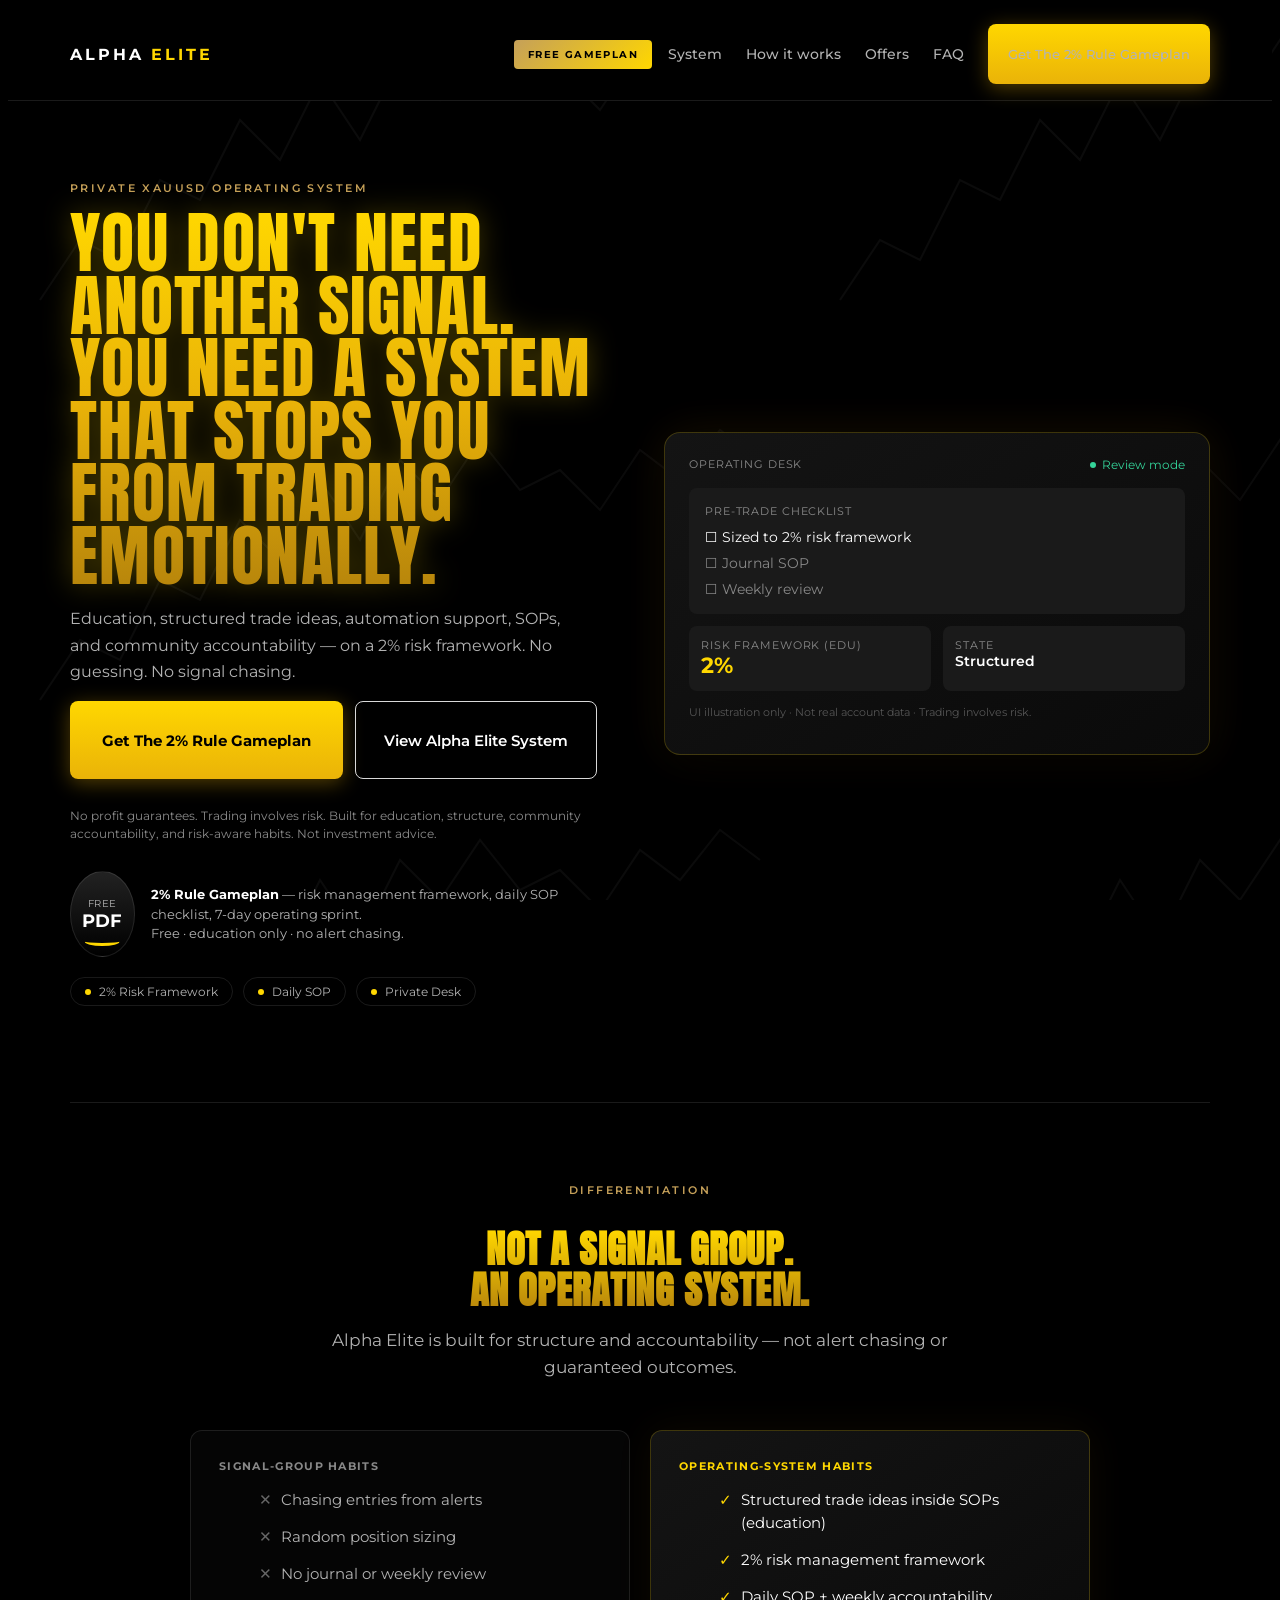
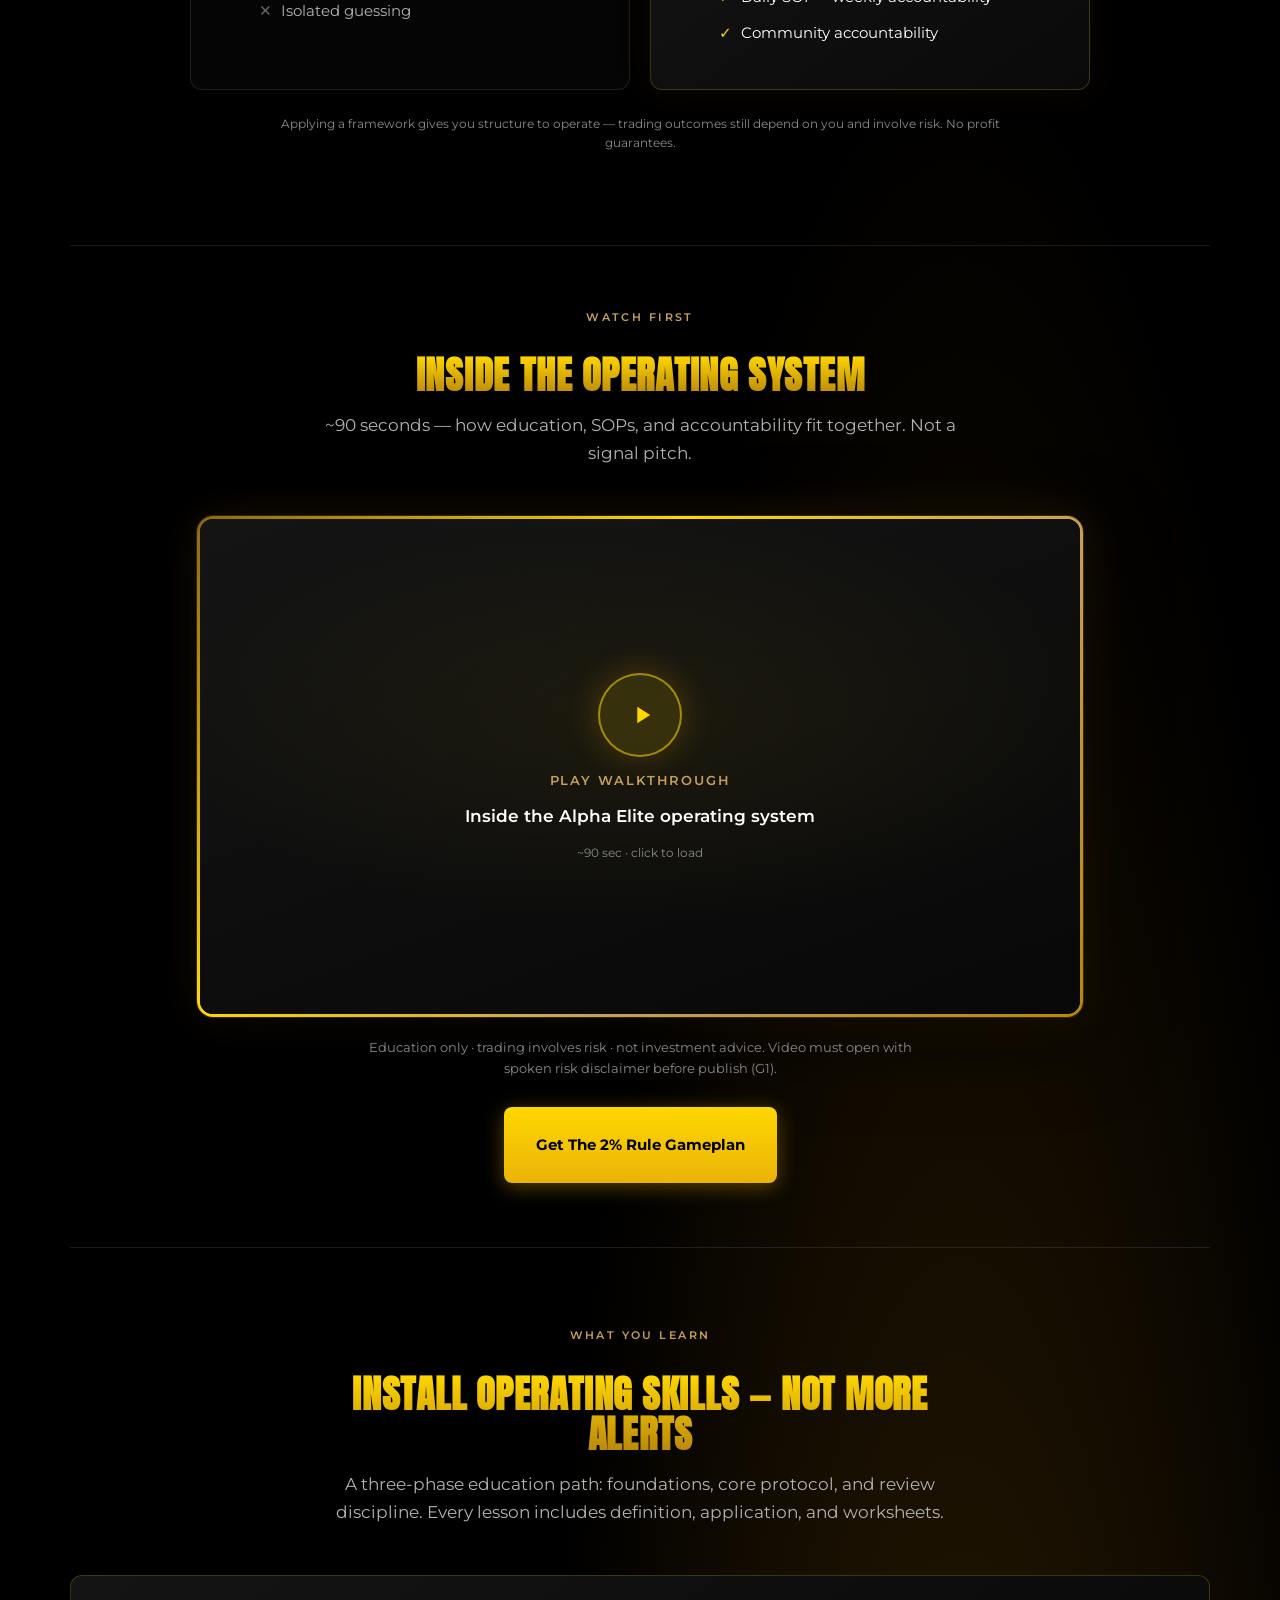
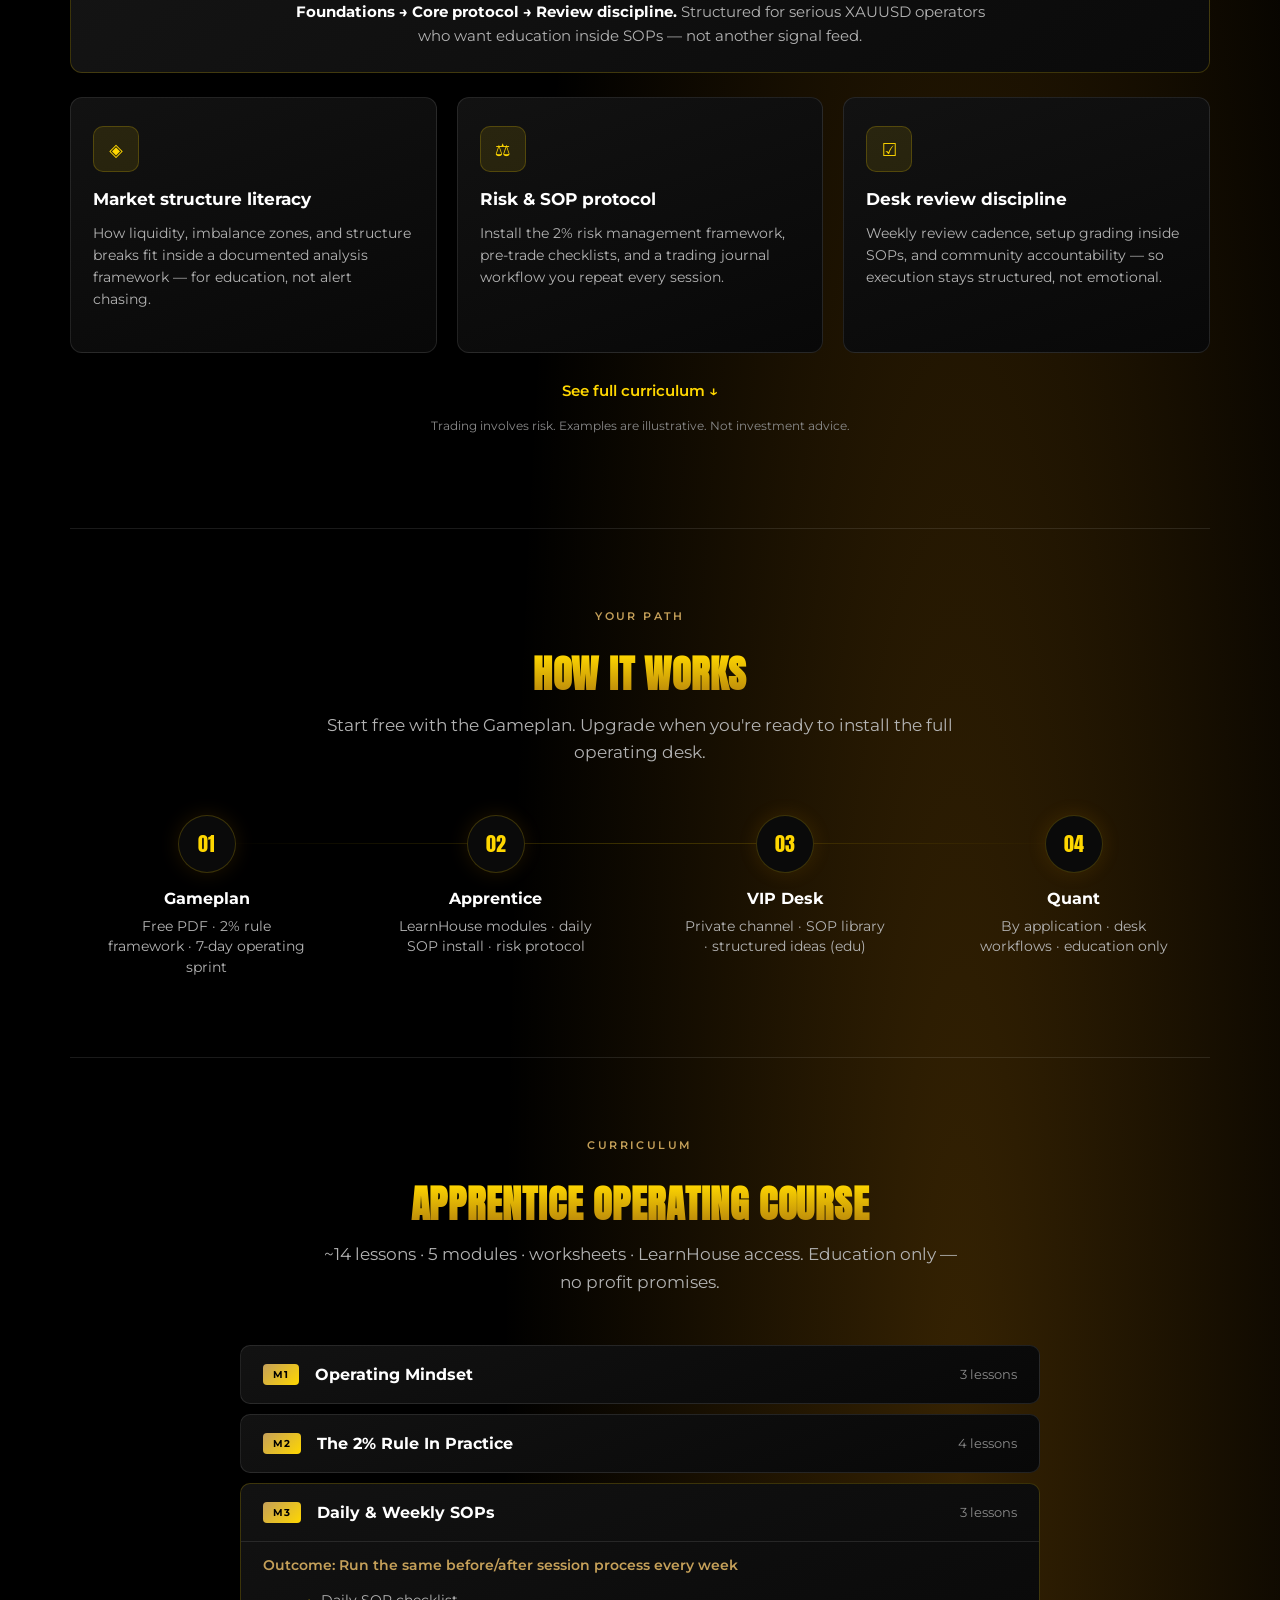
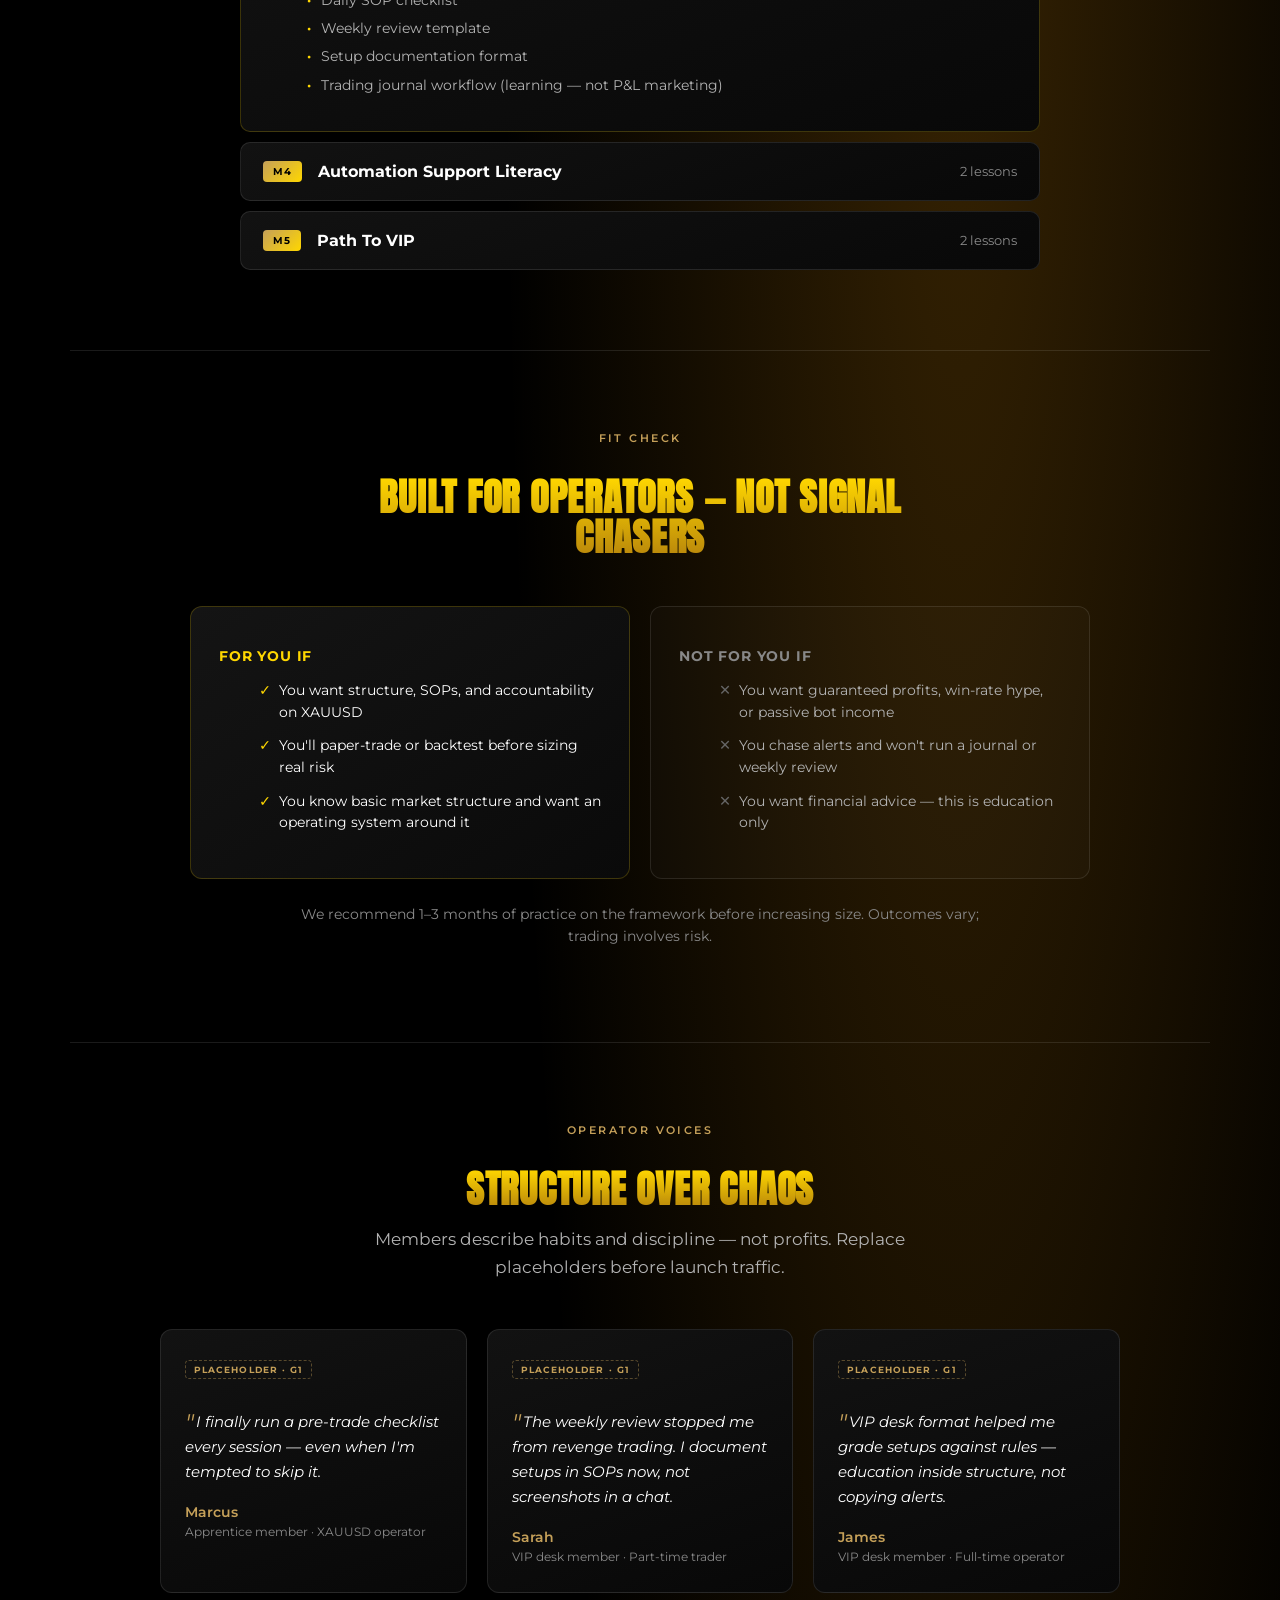
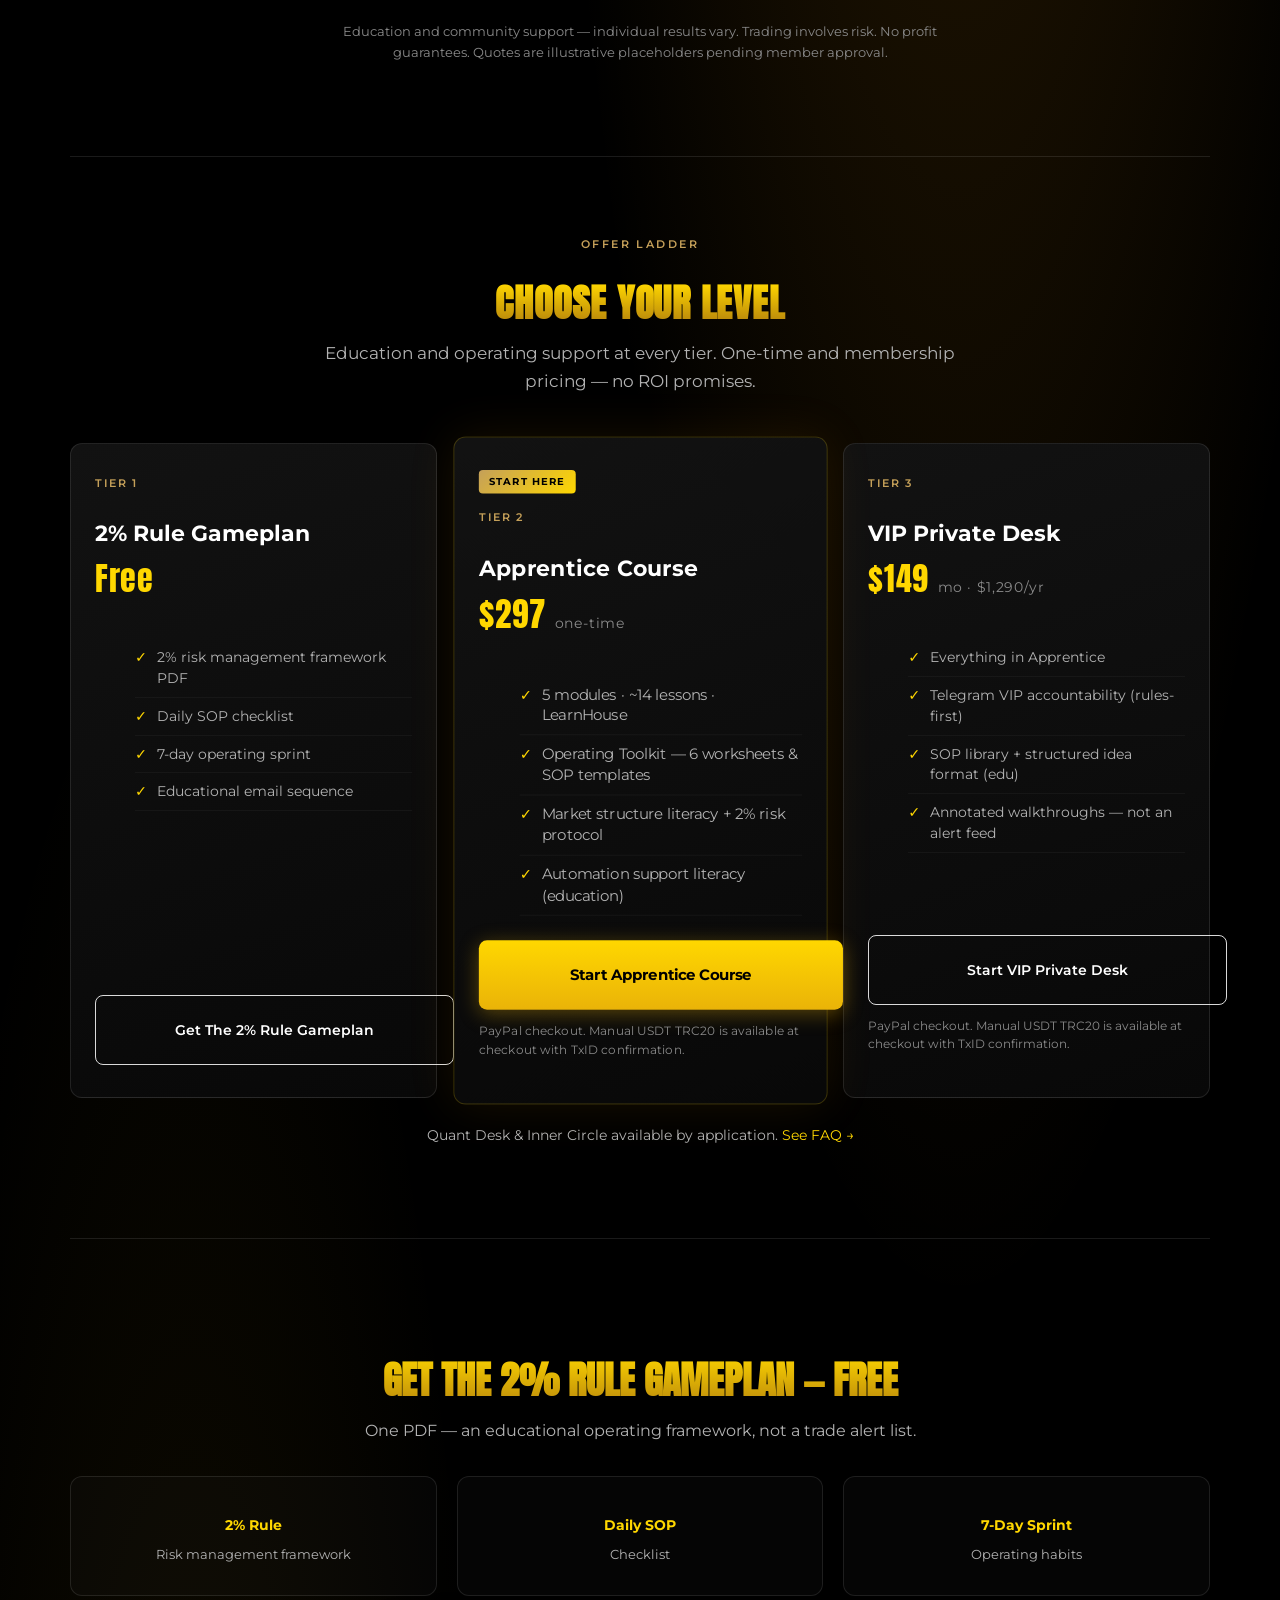
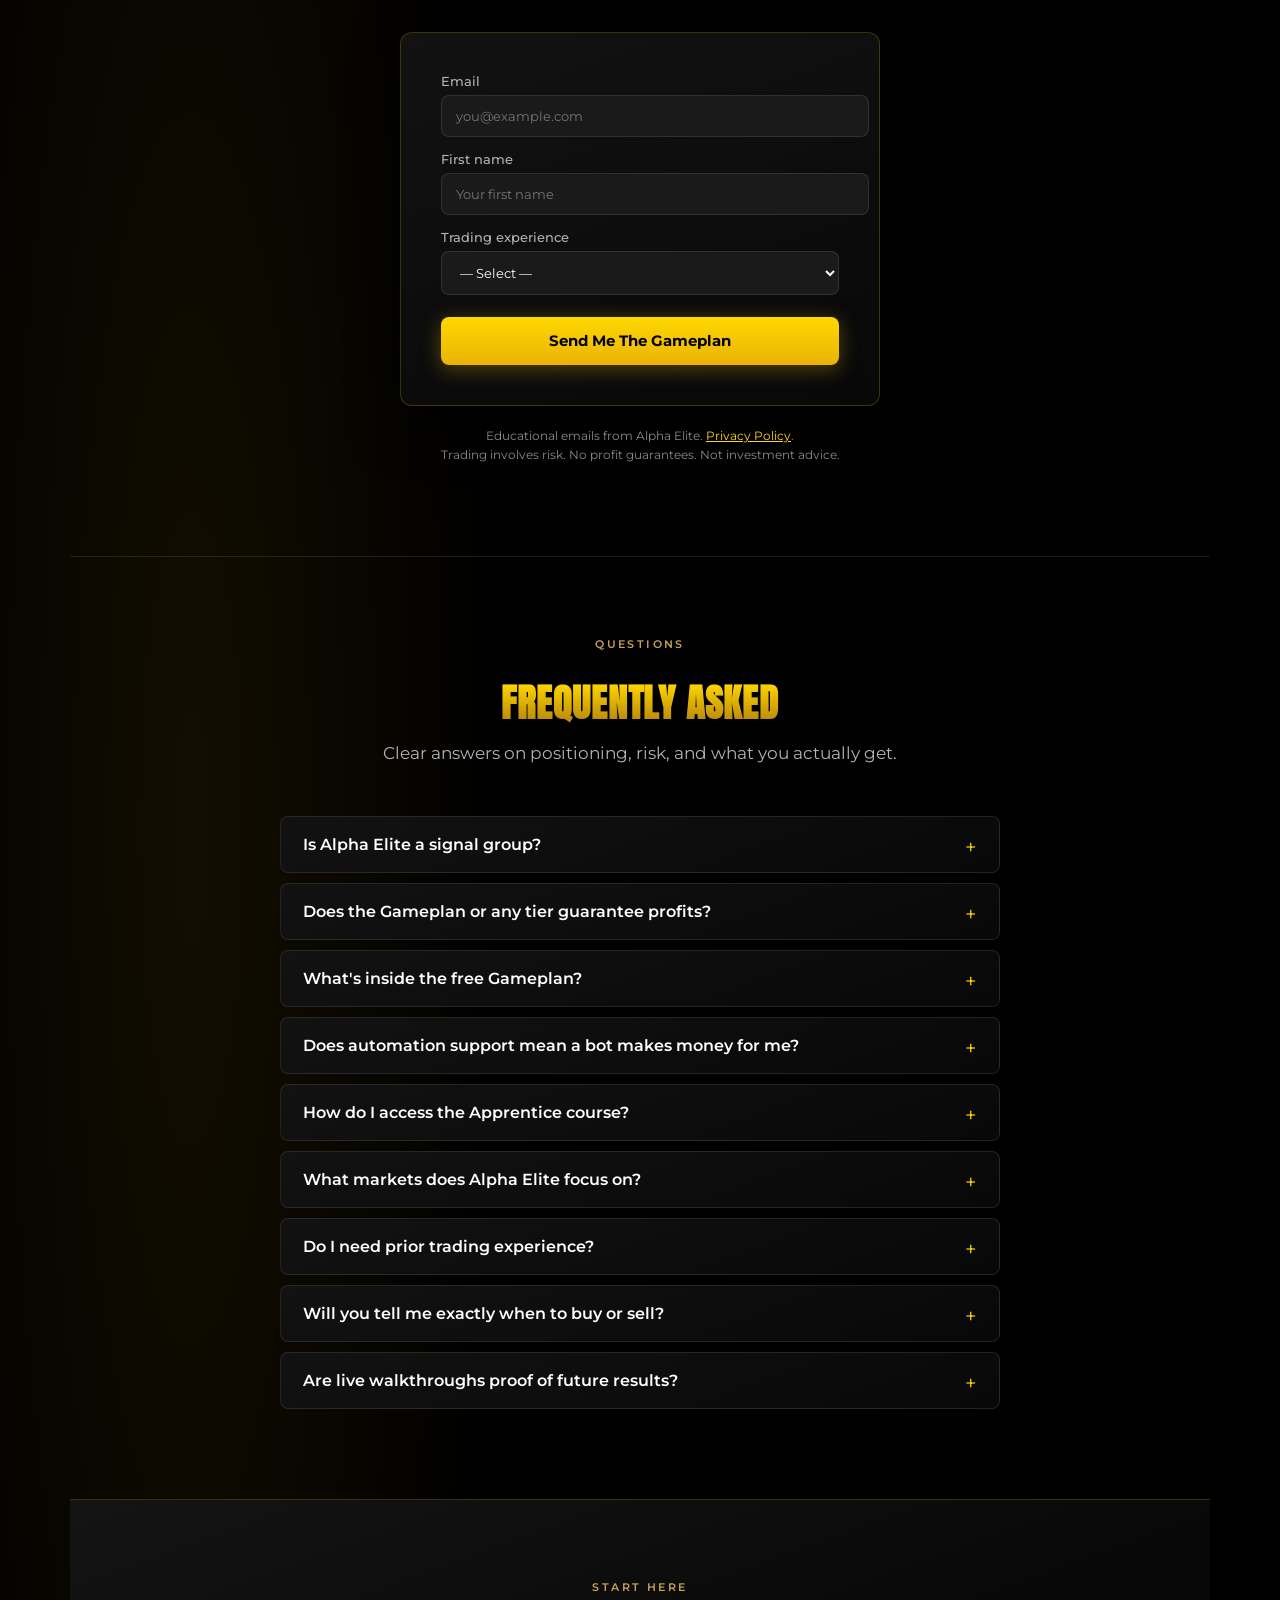
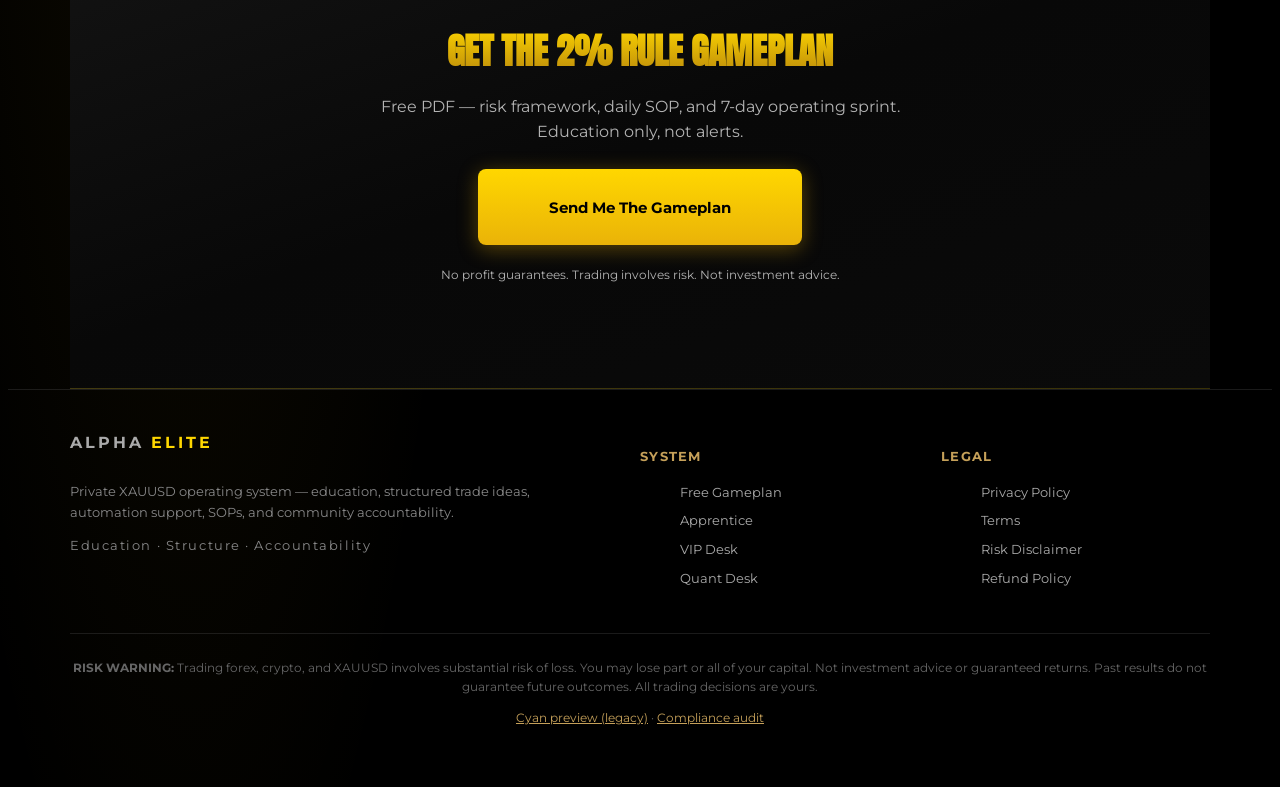
==== commit 8284f44e: "Add LearnHouse VPS clone rebrand skill and ops scripts for alex-mentor. Capture panel-backup clone w" ====
--- a/web/wordpress/html/homepage-dark-gold.html
+++ b/web/wordpress/html/homepage-dark-gold.html
@@ -1171,6 +1171,7 @@
           <li>Automation support literacy (education)</li>
         </ul>
         <a href="/checkout-apprentice/" class="ae-btn-gold">Start Apprentice Course</a>
+        <p style="font-size:12px;color:var(--ae-disclaimer);line-height:1.5;margin-top:12px">PayPal checkout. Manual USDT TRC20 is available at checkout with TxID confirmation.</p>
       </div>
       <div class="offer-card">
         <div class="offer-tier">Tier 3</div>
@@ -1183,6 +1184,7 @@
           <li>Annotated walkthroughs — not an alert feed</li>
         </ul>
         <a href="/checkout-vip-monthly/" class="ae-btn-outline">Start VIP Private Desk</a>
+        <p style="font-size:12px;color:var(--ae-disclaimer);line-height:1.5;margin-top:12px">PayPal checkout. Manual USDT TRC20 is available at checkout with TxID confirmation.</p>
       </div>
     </div>
     <p class="offers-foot">
